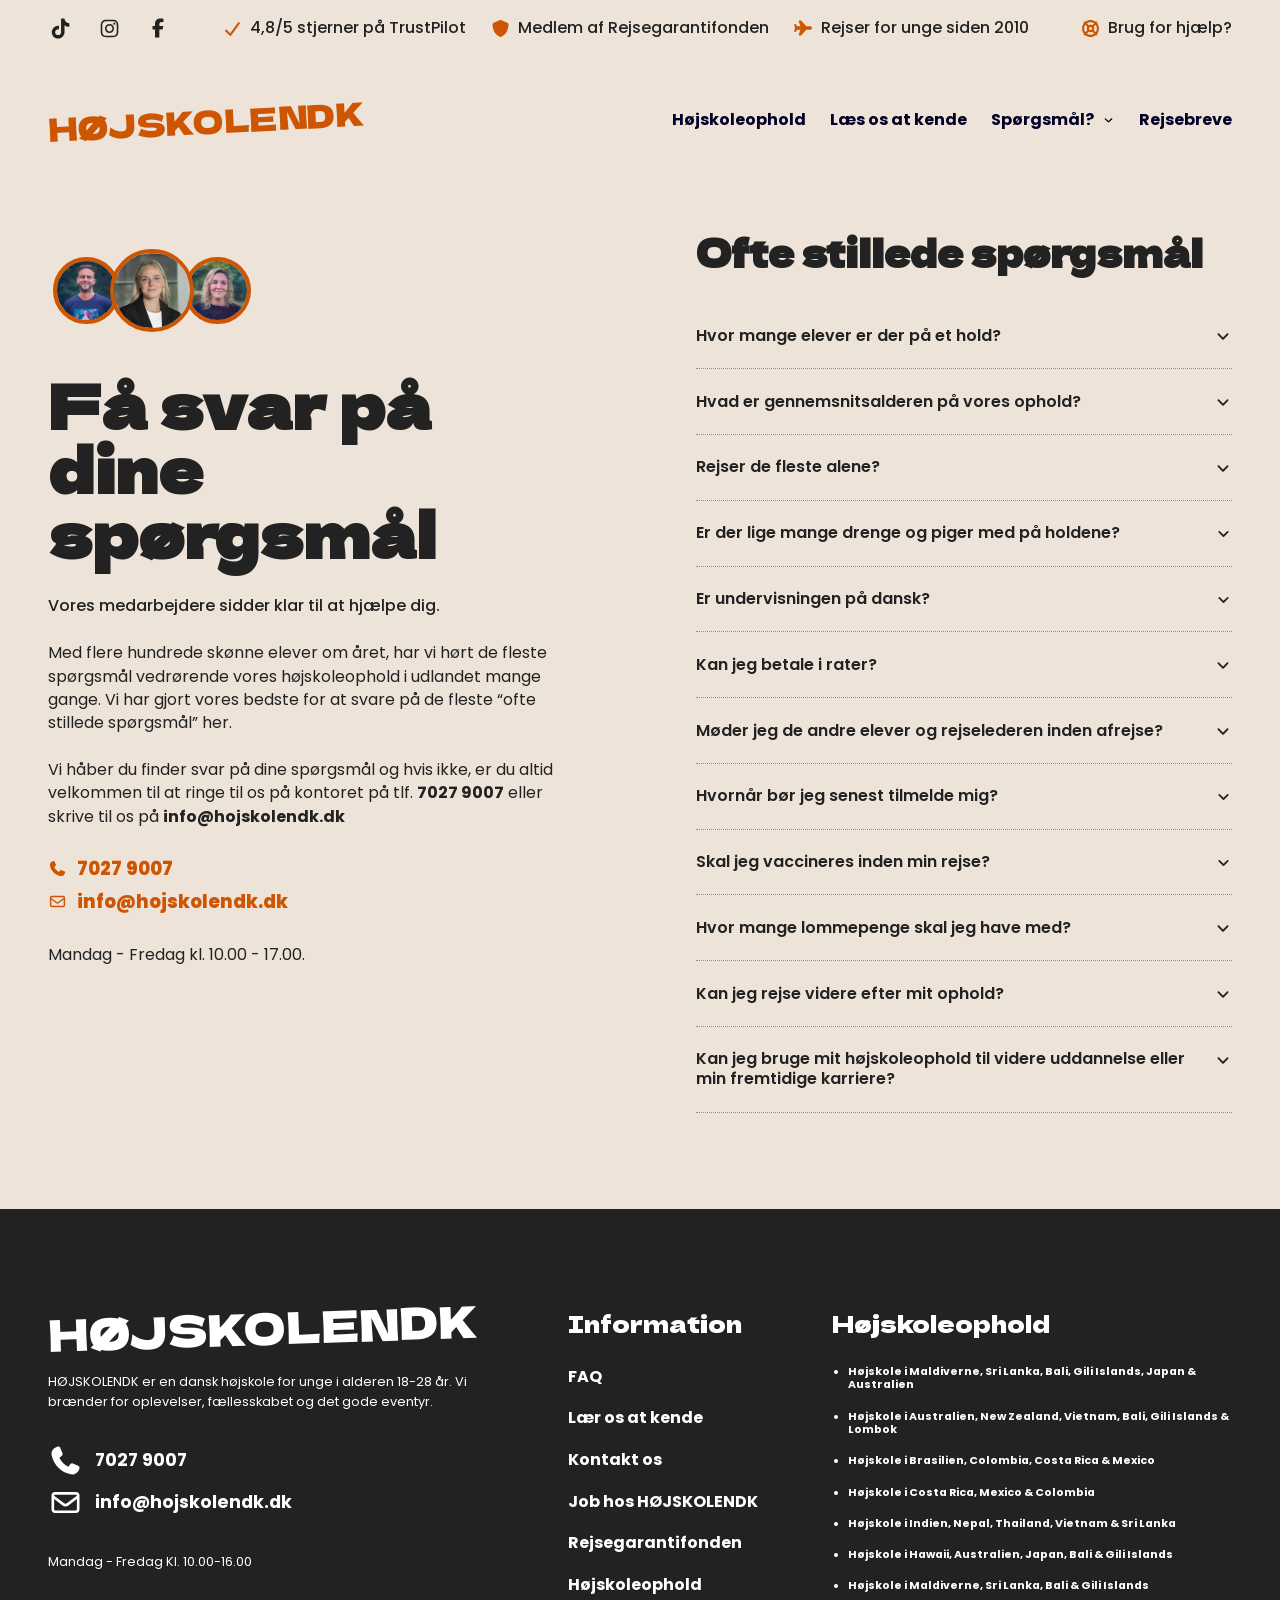
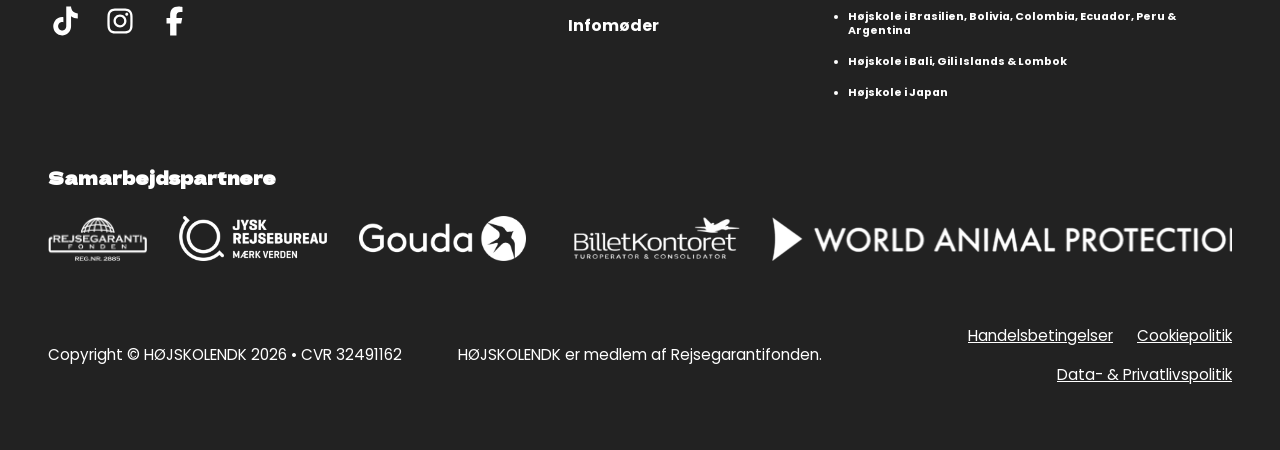
==== faq.html @ 09e40c55 "Almost done" ====
<!DOCTYPE html>
<html lang="en">

<head>
    <meta charset="UTF-8" />
    <meta name="viewport" content="width=device-width, initial-scale=1.0" />
    <title>Document</title>
    <link rel="stylesheet" href="./assets/css/base.css">
    <link rel="stylesheet" href="./assets/css/header.css">
    <link rel="stylesheet" href="./assets/css/komponenter.css">
    <link rel="stylesheet" href="./assets/css/faq.css">
    <link rel="stylesheet" href="./assets/css/footer.css">

    <script src="./assets/js/app.js" defer></script>
</head>

<body class="side-laer-os-at-kende">
    <div class="toplinje">
        <div class="container toplinje-indhold">
            <div class="toplinje-sociale">
                <a href="#" class="toplinje-social-link" aria-label="TikTok">
                    <span class="toplinje-ikon toplinje-ikon-tiktok"></span>
                </a>

                <a href="#" class="toplinje-social-link" aria-label="Instagram">
                    <span class="toplinje-ikon toplinje-ikon-instagram"></span>
                </a>

                <a href="#" class="toplinje-social-link" aria-label="Facebook">
                    <span class="toplinje-ikon toplinje-ikon-facebook"></span>
                </a>
            </div>

            <div class="toplinje-info">
                <p class="toplinje-punkt">
                    <span class="toplinje-ikon toplinje-ikon-check"></span>
                    4,8/5 stjerner på TrustPilot
                </p>

                <p class="toplinje-punkt toplinje-punkt-desktop">
                    <span class="toplinje-ikon toplinje-ikon-skjold"></span>
                    Medlem af Rejsegarantifonden
                </p>

                <p class="toplinje-punkt toplinje-punkt-desktop">
                    <span class="toplinje-ikon toplinje-ikon-fly"></span>
                    Rejser for unge siden 2010
                </p>
            </div>

            <a href="kontakt.html" class="toplinje-hjaelp">
                <span class="toplinje-ikon toplinje-ikon-hjaelp"></span>
                Brug for hjælp?
            </a>
        </div>
    </div>

    <header class="side-header">
        <a href="index.html" class="logo">HØJSKOLENDK</a>

        <button class="menu-knap js-menu-knap" aria-label="Åbn menu" aria-expanded="false">
            <span class="menu-linje"></span>
            <span class="menu-linje"></span>
            <span class="menu-linje"></span>
        </button>

        <nav class="navigation js-navigation">
            <ul class="navigation-liste">


                <li class="navigation-punkt">
                    <a href="hojskoleophold.html" class="navigation-link">Højskoleophold</a>
                </li>

                <li class="navigation-punkt">
                    <a href="laes-os-at-kende.html" class="navigation-link">Læs os at kende</a>
                </li>

                <li class="navigation-punkt navigation-punkt-dropdown">
                    <button class="navigation-dropdown-knap js-dropdown-knap" type="button">
                        Spørgsmål?
                        <img src="assets/icons/angle-down-solid-full.svg" alt="" class="navigation-dropdown-ikon" />
                    </button>

                    <ul class="navigation-dropdown js-dropdown">
                        <li>
                            <a href="kontakt.html" class="navigation-dropdown-link">Kontakt</a>
                        </li>
                        <li>
                            <a href="faq.html" class="navigation-dropdown-link">FAQ</a>
                        </li>
                    </ul>
                </li>

                <li class="navigation-punkt">
                    <a href="rejsebreve.html" class="navigation-link">Rejsebreve</a>
                </li>
            </ul>
        </nav>
    </header>
<main>
    <section class="svar-sektion">
        <div class="container svar-indhold">
    
            <div class="svar-tekst">
                <div class="svar-personer">
                    <img src="./assets/img/Amadeus-500.jpg" alt="Medarbejder hos HØJSKOLENDK">
                    <img src="./assets/img/Charlotte500.png" alt="Medarbejder hos HØJSKOLENDK" class="svar-person-stor">
                    <img src="./assets/img/Nanna-500.jpg" alt="Medarbejder hos HØJSKOLENDK">
                </div>
    
                <h1>Få svar på dine spørgsmål</h1>
    
                <p class="svar-fed">Vores medarbejdere sidder klar til at hjælpe dig.</p>
    
                <p>
                    Med flere hundrede skønne elever om året, har vi hørt de fleste
                    spørgsmål vedrørende vores højskoleophold i udlandet mange gange.
                    Vi har gjort vores bedste for at svare på de fleste “ofte stillede
                    spørgsmål” her.
                </p>
    
                <p>
                    Vi håber du finder svar på dine spørgsmål og hvis ikke, er du altid
                    velkommen til at ringe til os på kontoret på tlf.
                    <strong>7027 9007</strong> eller skrive til os på
                    <strong>info@hojskolendk.dk</strong>
                </p>
    
                <div class="svar-kontakt">
                    <a href="tel:70279007" class="svar-kontakt-link svar-telefon">7027 9007</a>
                    <a href="mailto:info@hojskolendk.dk" class="svar-kontakt-link svar-mail">info@hojskolendk.dk</a>
                </div>
    
                <p>Mandag - Fredag kl. 10.00 - 17.00.</p>
            </div>
    
            <div class="faq">
                <h2>Ofte stillede spørgsmål</h2>
    
                <details class="faq-punkt">
                    <summary>Hvor mange elever er der på et hold?</summary>
                    <p>De fleste af vores højskoleophold i udlandet ender med at være udsolgte. Man rejser derfor oftest 30-40 elever sammen
                    med en dansk rejseleder og en dansk underviser fra HÖJSKOLENDK.
                    
                    Nogle gange har vi også mindre hold afsted, og så rejser man på eventyr med 15-20 andre skønne elever. Det kan variere
                    en smule alt efter hvilket ophold man vælger, årstiden man rejser i, etc.
                    Vores minimum antal elever er 10 – og dét er stadig kæmpefedt og et skønt højskole-eventyr.</p>
                </details>
    
                <details class="faq-punkt">
                    <summary>Hvad er gennemsnitsalderen på vores ophold?</summary>
                    <p>Gennemsnitsalderen på vores ophold er ca. 20-22 år, og langt de fleste af vores elever er fra 18-24 år og på 1. eller 2.
                    sabbatår.
                    Vi har dog jævnligt elever med der er lidt ældre og de er lige så glade for deres højskole-eventyr, som alle andre.</p>
                </details>
    
                <details class="faq-punkt">
                    <summary>Rejser de fleste alene?</summary>
                    <p>Ja, det gør ca. 95% af vores elever. Fællesskabet er altid stærkt på vores højskoleophold, for alle er langt væk
                    hjemmefra og derfor klar på at lære nye mennesker at kende.
                    
                    Mange stærke venskaber knyttes på holdene og det er fantastisk at rejse hjem med mange nye skønne venner og stærke
                    relationer i rygsækken.</p>
                </details>
    
                <details class="faq-punkt">
                    <summary>Er der lige mange drenge og piger med på holdene?</summary>
                    <p>Oftest er der flere piger end drenge på holdene. Det svinger selvfølgelig alt efter destination, indhold på opholdet,
                    fag, m.v. og det kan være svært for os at give et eksakt svar på fordelingen indtil kort tid før afgang.</p>
                </details>
    
                <details class="faq-punkt">
                    <summary>Er undervisningen på dansk?</summary>
                    <p>Der undervises altid på dansk – af danske undervisere selvfølgelig. Vi er dog jævnligt heldige at få besøg af spændende
                    gæsteundervisere, foredragsholdere eller kunne deltage i inspirerende workshops, hvor sproget vil være engelsk.</p>
                </details>
    
                <details class="faq-punkt">
                    <summary>Kan jeg betale i rater?</summary>
                    <p>Ja. Ved tilmelding betaler du faktisk 0 kr. Inden for 7 dage skal du betale et depositum (mellem 2000 - 8000 kr)
                    afhængigt af ophold. 100 dage inden afrejse betaler du første halvdel af turens pris. 70 dage inden afrejse betaler du
                    det resterende beløb.</p>
                </details>
    
                <details class="faq-punkt">
                    <summary>Møder jeg de andre elever og rejselederen inden afrejse?</summary>
                    <p>Ja det gør du på afrejsemødet ca. 4-6 uger før afrejse. Her møder du også rejselederen og underviser på dit ophold, og
                    du kan spørge om alt, du er i tvivl om, før du skal afsted på rejseeventyret.
                    
                    Det kan dog være en eller (i få tilfælde) begge allerede er på opgave i udlandet. Men oftest deltager enten rejselederen
                    eller underviseren.
                    
                    På afrejsemødet fortæller vi detaljeret om højskoleopholdet, destinationerne, undervisning og fag, fritidsaktiviteter,
                    sikkerhed, giver dig rejsetips og snakker pakkeliste, og der er rig mulighed for at lære alle de andre deltagere bedre
                    at kende. Vi slutter infomødet af med lidt lækker mad og højskole-hygge.</p>
                </details>
                <details class="faq-punkt">
                    <summary>Hvornår bør jeg senest tilmelde mig?</summary>
                    <p>Vi anbefaler at man tilmelder sig, lige så snart man er afklaret og har besluttet sig for, at man vil med os på
                    højskole-eventyr. Der er dejlig stor interesse for vores højskoleophold i udlandet og på mange af vores rejser må vi
                    melde udsolgt 5-6 måneder før afrejse – og nogle gange endda et helt år før afrejse.
                    
                    Vi afholder desuden afrejsemøde, for hele holdet der skal afsted, ca. 4-6 uger før afrejse. Her møder man alle de andre
                    elever, rejseleder og underviser og det er en rigtig hyggelig og spændende dag, som er fed at være med på.
                    
                    Så er du afklaret og vil med på højskoleeventyr, skal du absolut ikke vente for længe med din tilmelding.</p>
                </details>
                
                <details class="faq-punkt">
                    <summary>Skal jeg vaccineres inden min rejse?</summary>
                    <p>Vaccinationer bør altid drøftes med egen læge eller en vaccinationsklinik først og fremmest. Hvilke du skal/bør have,
                    kommer derudover an på destination, årstid, dit helbred, etc.
                    Vi har et fint samarbejde med ‘Danske Lægers Vaccinationsservice’ og her får du 15% rabat når du rejser med HÖJSKOLENDK.
                    Tjek deres hjemmeside her: www.sikkerrejse.dk.</p>
                </details>
                
                <details class="faq-punkt">
                    <summary>Hvor mange lommepenge skal jeg have med?</summary>
                    <p>Det kommer an på hvor i verden du rejser med os hen, hvor mange måneder du er afsted, hvor vilde friugerne evt. bliver
                    og hvor “løst” dine penge sidder.
                    
                    Mange faktorer spiller ind:
                    Hvor meget bruger du på friuger og evt. weekend-ture?
                    Hvor meget spiser du på restaurant, i stedet for at lave mad selv sammen med de andre elever?
                    Hvor tit går du i byen og fester?
                    Hvor meget og hvad shopper du?
                    Hvor mange adventure-aktiviteter skal du bare opleve? (fx skydiving, dykkercertifikat/dykning, safari, surfing, etc.)
                    
                    Nogle gange bruger enkelte elever dobbelt så mange lommepenge på samme ophold, som andre elever gør. Så det bedste råd
                    vi kan give dig er at beslutte dig for hvor mange penge du vil ha’ med på rejsen til lommepenge, og derefter spare så
                    meget op du overhovedet kan. Så har du friheden undervejs, til at opleve det du gerne vil.</p>
                </details>
                <details class="faq-punkt">
                    <summary>Kan jeg rejse videre efter mit ophold?</summary>
                    <p>Du kan altid vælge at forsætte dit rejseeventyr på egen hånd efter dit højskoleophold. Ønsker du at rejse videre efter
                    opholdet, er det dog vigtigt, at du oplyser os dette ved din tilmelding, så vi kan undersøge en alternativ hjemrejse for
                    dig. Bemærk at alle ændringer i flyplanen er for egen regning og en evt. merpris tilføjes opholdsprisen.
                    
                    Ønsker du undervejs på dit højskoleophold at ændre din hjemrejsebillet, skal dette først undersøges med vores
                    samarbejdspartner på flybilletter Jysk Rejsebureau, og vi kan ikke garantere mulighed for dette.</p>
                </details>
                
                <details class="faq-punkt">
                    <summary>Kan jeg bruge mit højskoleophold til videre uddannelse eller min fremtidige karriere?</summary>
                    <p>Dit højskoleophold er fantastisk at have med i ”rygsækken”, og mange arbejdsgivere sætter stor pris på den ballast du
                    får med fra et højskoleophold med HÖJSKOLENDK.
                    
                    Universiteterne vægter udlandsophold og frivilligt arbejde højt og i Kvote 2 ansøgninger, er det et stort plus at have
                    været afsted med HÖJSKOLENDK.
                    
                    Den erfaring du får i bl.a. Teambuilding, Frivilligt Arbejde & Kulturforståelse og Selvudvikling & Kommunikation, kan
                    bruges fagligt i mange henseender og de fleste ledere sætter stor pris på at du fx ved en masse om teamdynamik,
                    gruppepsykologi, samarbejde, kommunikation, konflikter, feedback og at du har fundet ind til netop dine styrker og
                    udviklingspunkter.
                    
                    Efter dit højskoleophold, får du selvfølgelig et højskolebevis der viser hvilke fag du er blevet undervist i. Du kan
                    også få en personlig udtalelse hvis du ønsker det.</p>
                </details>
                
            </div>
    
        </div>
    </section>
</main>

    <footer class="footer">
        <div class="container footer-indhold">
            <div class="footer-top">
                <div class="footer-brand">
                    <a href="index.html" class="footer-logo">HØJSKOLENDK</a>
    
                    <p class="footer-tekst">
                        HØJSKOLENDK er en dansk højskole for unge i alderen 18-28 år.
                        Vi brænder for oplevelser, fællesskabet og det gode eventyr.
                    </p>
    
                    <div class="footer-kontakt">
                        <a href="tel:70279007" class="footer-kontakt-link">
                            <img src="assets/icons/phone-solid-full.svg" alt="">
                            7027 9007
                        </a>
    
                        <a href="mailto:info@hojskolendk.dk" class="footer-kontakt-link">
                            <img src="assets/icons/envelope-regular-full.svg" alt="">
                            info@hojskolendk.dk
                        </a>
                    </div>
    
                    <p class="footer-aabningstid">Mandag - Fredag Kl. 10.00-16.00</p>
    
                    <div class="footer-sociale">
                        <a href="https://www.tiktok.com/@hojskolendk" aria-label="TikTok">
                            <img src="assets/icons/tiktok-brands-solid-full.svg" alt="">
                        </a>
    
                        <a href="https://www.instagram.com/hojskolendk/" aria-label="Instagram">
                            <img src="assets/icons/instagram-brands-solid-full.svg" alt="">
                        </a>
    
                        <a href="https://www.facebook.com/hojskolendk/?locale=da_DK" aria-label="Facebook">
                            <img src="assets/icons/facebook-f-brands-solid-full.svg" alt="">
                        </a>
                    </div>
                </div>
                <details class="footer-menu-gruppe" data-footer-menu>
                    <summary>
                        Information
                        <span class="footer-menu-ikon">+</span>
                    </summary>
    
                    <ul class="footer-menu">
                        <li><a href="./faq.html">FAQ</a></li>
                        <li><a href="./laes-os-at-kende.html">Lær os at kende</a></li>
                        <li><a href="./kontakt.html">Kontakt os</a></li>
                        <li><a href="#">Job hos HØJSKOLENDK</a></li>
                        <li><a href="#">Rejsegarantifonden</a></li>
                        <li><a href="./hojskoleophold.html">Højskoleophold</a></li>
                        <li><a href="#">Infomøder</a></li>
                    </ul>
                </details>
    
                <details class="footer-menu-gruppe" data-footer-menu open>
                    <summary>
                        Højskoleophold
                        <span class="footer-menu-ikon">+</span>
                    </summary>
    
                    <ul class="footer-menu footer-menu-ophold">
                        <li><a href="./ophold.html">Højskole i Maldiverne, Sri Lanka, Bali, Gili Islands, Japan &
                                Australien</a></li>
                        <li><a href="./ophold.html">Højskole i Australien, New Zealand, Vietnam, Bali, Gili Islands &
                                Lombok</a></li>
                        <li><a href="./ophold.html">Højskole i Brasilien, Colombia, Costa Rica & Mexico</a></li>
                        <li><a href="./ophold.html">Højskole i Costa Rica, Mexico & Colombia</a></li>
                        <li><a href="./ophold.html">Højskole i Indien, Nepal, Thailand, Vietnam & Sri Lanka</a></li>
                        <li><a href="./ophold.html">Højskole i Hawaii, Australien, Japan, Bali & Gili Islands</a></li>
                        <li><a href="./ophold.html">Højskole i Maldiverne, Sri Lanka, Bali & Gili Islands</a></li>
                        <li><a href="./ophold.html">Højskole i Brasilien, Bolivia, Colombia, Ecuador, Peru & Argentina</a>
                        </li>
                        <li><a href="./ophold.html">Højskole i Bali, Gili Islands & Lombok</a></li>
                        <li><a href="./ophold.html">Højskole i Japan</a></li>
                    </ul>
                </details>
            </div>
    
            <div class="footer-partnere">
                <h2>Samarbejdspartnere</h2>
                <div class="footer-logoer">
                    <div class="footer-logo-spor">
                        <img src="./assets/partner-img/rejsegarantifonden.png" alt="Rejsegarantifonden">
                        <img src="./assets/partner-img/Jysk_Rejsebureau_idlchG1wKt_0-480x145.png" alt="Jysk Rejsebureau">
                        <img src="./assets/partner-img/Gouda_id91pS60Vo_0-480x129.png" alt="Gouda">
                        <img src="./assets/partner-img/billetkontoret.png" alt="Billetkontoret">
                        <img src="./assets/partner-img/animalprotection.png" alt="World Animal Protection">
                        <img src="./assets/partner-img/Trees for the future.webp" alt="Trees for the Future">
                        <img src="./assets/partner-img/Verdensskove.png" alt="Verdens Skove">
                    </div>
                </div>
            </div>
    
            <div class="footer-bund">
                <p>Copyright © HØJSKOLENDK 2026 • CVR 32491162</p>
    
                <p>HØJSKOLENDK er medlem af Rejsegarantifonden.</p>
    
                <div class="footer-links">
                    <a href="#">Handelsbetingelser</a>
                    <a href="#">Cookiepolitik</a>
                    <a href="#">Data- & Privatlivspolitik</a>
                </div>
            </div>
        </div>
    </footer>
</body>

</html>
---- assets/css/base.css ----
@import url("https://fonts.googleapis.com/css2?family=Dela+Gothic+One&family=Poppins:wght@300;400;500;600;700;800&display=swap");

/* RESET OG VARIABLER */

* {
    margin: 0;
    padding: 0;
    box-sizing: border-box;
}

:root {
    --farve-baggrund: #eee3d9;
    --farve-orange: #ce5501;
    --farve-groen: #15803d;
    --farve-groen-transparent: rgba(21, 128, 61, 0.25);
    --farve-moerk: #222222;
    --farve-hvid: #ffffff;

    --font-overskrift: "Dela Gothic One", sans-serif;
    --font-broedtekst: "Poppins", sans-serif;

    --tekst-lille: 0.875rem;
    --tekst-normal: 1rem;
    --tekst-mellem: 1.25rem;
    --tekst-sektion: clamp(2.25rem, 7vw, 3.8rem);
    --tekst-hero: clamp(2.6rem, 7vw, 5.5rem);

    --side-padding: 1.25rem;
    --container-bredde: 1200px;

    --afstand-xs: 0.5rem;
    --afstand-s: 1rem;
    --afstand-m: 1.5rem;
    --afstand-l: 2rem;
    --afstand-xl: 4rem;
    --afstand-sektion: 4rem;

    --radius: 5px;
    --skygge: 0 0.75rem 1.5rem rgba(34, 34, 34, 0.15);
    --streg: 2px dashed rgba(206, 85, 1, 0.35);
}

/* BASE */

html {
    scroll-behavior: smooth;
}

body {
    background: var(--farve-baggrund);
    color: var(--farve-moerk);
    font-family: var(--font-broedtekst);
    font-size: var(--tekst-normal);
    line-height: 1.5;
}

body.er-laast {
    overflow: hidden;
}

img,
video {
    display: block;
    max-width: 100%;
}

button {
    font: inherit;
}

a {
    color: inherit;
}

.container,
.tryghed-indhold {
    width: min(100% - var(--side-padding) * 2, var(--container-bredde));
    margin-inline: auto;
}

@media (min-width: 900px) {
    :root {
        --side-padding: 3rem;
        --afstand-sektion: 6rem;
    }
}
---- assets/css/header.css ----
/* 
Denne fil styrer den fælles header på websitet.

Headeren er bygget mobile-first. På mobil vises burger-menuen, og navigationen
åbner som en fuldskærmsmenu med clip-path. På desktop fjernes burger-menuen,
og navigationen vises der som en almindelig vandret menu.

Ikonerne i toplinjen bliver sat ind med CSS mask. Det betyder, at jeg kan bruge
SVG-filer som former og farve dem med background-color i CSS. Det giver færre
billeder i HTML'en og gør ikonerne lettere at styre.
*/


/* TOPLINJE */

.toplinje {
    position: relative;
    z-index: 20;
    padding-block: var(--afstand-xs);
    background-color: var(--farve-baggrund);
}

.toplinje-indhold,
.toplinje-info,
.toplinje-punkt,
.toplinje-hjaelp,
.toplinje-social-link {
    display: flex;
    align-items: center;
}

.toplinje-indhold,
.toplinje-info {
    justify-content: center;
}

.toplinje-sociale,
.toplinje-hjaelp,
.toplinje-punkt-desktop {
    display: none;
}

.toplinje-punkt,
.toplinje-hjaelp {
    gap: 0.45rem;
    font-weight: 500;
    text-decoration: none;
}


/* TOPLINJE-IKONER */

/* 
Jeg bruger --ikon som en lille lokal variabel.
Hver ikon-class skifter kun selve SVG-filen, mens størrelse og farve styres samlet.
*/

.toplinje-ikon {
    flex: 0 0 auto;
    width: 1rem;
    height: 1rem;
    background-color: var(--farve-orange);
    -webkit-mask: var(--ikon) center / contain no-repeat;
    mask: var(--ikon) center / contain no-repeat;
}

.toplinje-social-link .toplinje-ikon {
    background-color: var(--farve-moerk);
}

.toplinje-ikon-check {
    --ikon: url("../icons/check-solid-full.svg");
}

.toplinje-ikon-fly {
    --ikon: url("../icons/plane-solid-full.svg");
}

.toplinje-ikon-skjold {
    --ikon: url("../icons/shield-solid-full.svg");
}

.toplinje-ikon-hjaelp {
    --ikon: url("../icons/life-ring-solid-full.svg");
}

.toplinje-ikon-tiktok {
    --ikon: url("../icons/tiktok-brands-solid-full.svg");
}

.toplinje-ikon-instagram {
    --ikon: url("../icons/instagram-brands-solid-full.svg");
}

.toplinje-ikon-facebook {
    --ikon: url("../icons/facebook-f-brands-solid-full.svg");
}


/* HEADER */

.side-header {
    position: absolute;
    top: 2.5rem;
    left: 0;
    z-index: 30;
    display: flex;
    align-items: center;
    justify-content: space-between;
    width: 100%;
    padding: var(--afstand-m) var(--side-padding);
}

.logo {
    position: relative;
    z-index: 40;
    display: inline-block;
    color: var(--farve-hvid);
    font-family: var(--font-overskrift);
    font-size: 1.9rem;
    letter-spacing: 0.02em;
    text-decoration: none;
    transform: rotate(-3deg);
}


/* BURGER */

/* 
Burger-knappen ligger over mobilmenuen med z-index.
Når knappen får classen .er-aaben, bliver de tre linjer lavet om til et kryds.
*/

.menu-knap {
    position: relative;
    z-index: 40;
    display: flex;
    flex-direction: column;
    justify-content: space-between;
    width: 2rem;
    height: 1.6rem;
    border: 0;
    background: none;
    cursor: pointer;
}

.menu-linje {
    display: block;
    width: 100%;
    height: 0.2rem;
    border-radius: 999px;
    background-color: var(--farve-hvid);
    transform-origin: center;
    transition: transform 0.35s ease, opacity 0.2s ease;
}

.menu-knap.er-aaben .menu-linje:nth-child(1) {
    transform: translateY(0.7rem) rotate(45deg);
}

.menu-knap.er-aaben .menu-linje:nth-child(2) {
    opacity: 0;
}

.menu-knap.er-aaben .menu-linje:nth-child(3) {
    transform: translateY(-0.7rem) rotate(-45deg);
}


/* MOBILNAVIGATION */

/* 
Mobilmenuen er fixed, så den dækker hele skærmen.
Clip-path starter som en lille cirkel og udvider sig, når navigationen får .er-aaben.
Pointer-events er slået fra, når menuen er lukket, så den ikke blokerer siden.
*/

.navigation {
    position: fixed;
    inset: 0;
    z-index: 25;
    display: flex;
    align-items: center;
    justify-content: center;
    background-color: var(--farve-moerk);
    clip-path: circle(0% at calc(100% - 2.5rem) 6.5rem);
    pointer-events: none;
    transition: clip-path 0.7s cubic-bezier(0.77, 0, 0.175, 1);
}

.navigation.er-aaben {
    clip-path: circle(150% at calc(100% - 2.5rem) 6.5rem);
    pointer-events: auto;
}

.navigation-liste,
.navigation-dropdown {
    display: flex;
    flex-direction: column;
    list-style: none;
}

.navigation-liste {
    gap: var(--afstand-m);
    text-align: center;
}

.navigation-punkt {
    opacity: 0;
    transform: translateY(1.5rem);
    transition: opacity 0.45s ease, transform 0.45s ease;
}

.navigation.er-aaben .navigation-punkt {
    opacity: 1;
    transform: translateY(0);
}

.navigation-link,
.navigation-dropdown-knap,
.navigation-dropdown-link {
    color: var(--farve-hvid);
    font-family: var(--font-overskrift);
    text-decoration: none;
}

.navigation-link,
.navigation-dropdown-knap {
    font-size: var(--tekst-sektion);
}

.navigation-dropdown-knap {
    display: inline-flex;
    align-items: center;
    justify-content: center;
    gap: var(--afstand-xs);
    border: 0;
    background: none;
    cursor: pointer;
}

.navigation-dropdown-ikon {
    width: 2rem;
    height: 2rem;
    filter: brightness(0) invert(1);
    transition: transform 0.3s ease;
}

.navigation-punkt-dropdown.er-aaben .navigation-dropdown-ikon {
    transform: rotate(180deg);
}


/* DROPDOWN */

/* 
Dropdownen er lukket med max-height: 0 på mobil.
Når punktet får .er-aaben, får dropdownen højde og bliver synlig.
*/

.navigation-dropdown {
    max-height: 0;
    gap: var(--afstand-s);
    overflow: hidden;
    transition: max-height 0.4s ease;
}

.navigation-punkt-dropdown.er-aaben .navigation-dropdown {
    max-height: 10rem;
    margin-top: var(--afstand-s);
}

.navigation-dropdown-link {
    display: inline-block;
    font-size: var(--tekst-mellem);
    opacity: 0.8;
}


/* DESKTOP */

@media (min-width: 900px) {
    .toplinje {
        padding-block: var(--afstand-s);
    }

    .toplinje-indhold {
        justify-content: space-between;
        gap: var(--afstand-m);
    }

    .toplinje-sociale,
    .toplinje-hjaelp,
    .toplinje-punkt-desktop {
        display: flex;
    }

    .toplinje-sociale,
    .toplinje-info {
        gap: var(--afstand-m);
    }

    .toplinje-ikon {
        width: 1.3rem;
        height: 1.3rem;
    }

    .toplinje-social-link .toplinje-ikon {
        width: 1.55rem;
        height: 1.55rem;
    }

    .side-header {
        top: 4.5rem;
    }

    .logo {
        font-size: 2rem;
    }

    .menu-knap {
        display: none;
    }

    .navigation {
        position: static;
        display: block;
        background-color: transparent;
        clip-path: none;
        pointer-events: auto;
        transition: none;
    }

    .navigation-liste {
        flex-direction: row;
        align-items: center;
        gap: var(--afstand-m);
        text-align: left;
    }

    .navigation-punkt {
        position: relative;
        opacity: 1;
        transform: none;
        transition: none;
    }

    .navigation-link,
    .navigation-dropdown-knap {
        font-family: var(--font-broedtekst);
        font-size: var(--tekst-normal);
        font-weight: 700;
    }

    .navigation-dropdown-ikon {
        width: 0.8rem;
        height: 0.8rem;
    }

    .navigation-dropdown {
        position: absolute;
        top: calc(100% + 1rem);
        left: 0;
        display: none;
        min-width: 7rem;
        max-height: none;
        gap: 0;
        border-radius: var(--radius);
        background-color: var(--farve-hvid);
        box-shadow: 0 0.2rem 1rem rgba(109, 109, 109, 0.367);
    }

    .navigation-punkt-dropdown.er-aaben .navigation-dropdown {
        display: flex;
        margin-top: 0;
    }

    .navigation-dropdown-link {
        display: block;
        width: 100%;
        padding: 1.5rem;
        color: var(--farve-moerk);
        font-family: var(--font-broedtekst);
        font-size: var(--tekst-lille);
        font-weight: 600;
        opacity: 1;
        white-space: nowrap;
    }

    .navigation-dropdown-link:hover {
        background-color: var(--farve-groen-transparent);
    }
}
---- assets/css/komponenter.css ----
/* KNAPPER */

.knap,
.infomode-link,
.infomoede-knap,
.rejsebreve-knap,
.tryghed-knap {
    display: inline-flex;
    align-items: center;
    justify-content: center;
    gap: 0.45rem;
    min-height: 2.8rem;
    padding: 0.75rem 1.25rem;
    border: 0;
    border-radius: var(--radius);
    background-color: var(--farve-orange);
    color: var(--farve-hvid);
    font-size: var(--tekst-lille);
    font-weight: 500;
    line-height: 1.1;
    text-align: center;
    text-decoration: none;
    cursor: pointer;
    transition: transform 180ms ease, box-shadow 180ms ease, background-color 180ms ease, color 180ms ease;
}

.knap-orange,
.infomoede-knap,
.rejsebreve-knap,
.tryghed-knap {
    background-color: var(--farve-orange);
    color: var(--farve-hvid);
}

.knap-groen {
    background-color: var(--farve-groen);
    color: var(--farve-hvid);
}

.infomode-link {
    border: 1px solid rgba(34, 34, 34, 0.25);
    background-color: var(--farve-hvid);
    color: var(--farve-moerk);
}

.infomode-ikon {
    width: 0.95rem;
    height: 0.95rem;
}


/* OPHOLDSKORT */

.ophold-kort {
    --indhak: 2rem;
    --indhak-halv: calc(var(--indhak) / 2);
    --indhak-mobil: 65%;

    position: relative;
    display: grid;
    grid-template-columns: minmax(0, 1fr) 8.5rem;
    grid-template-areas:
        "billede billede"
        "indhold indhold"
        "info handlinger";
    border-radius: var(--radius);
    background-color: var(--farve-hvid);
}

.ophold-kort::before,
.ophold-kort::after {
    content: "";
    position: absolute;
    top: var(--indhak-mobil);
    z-index: 5;
    width: var(--indhak);
    height: var(--indhak);
    border-radius: 50%;
    background-color: var(--farve-baggrund);
    transform: translateY(-50%);
}

.ophold-kort::before {
    left: calc(var(--indhak-halv) * -1);
}

.ophold-kort::after {
    right: calc(var(--indhak-halv) * -1);
}

.ophold-kort-billede-wrapper {
    grid-area: billede;
    position: relative;
    overflow: hidden;
    border-radius: var(--radius) var(--radius) 0 0;
}

.ophold-kort-billede {
    display: block;
    width: 100%;
    height: 13rem;
    object-fit: cover;
    object-position: center;
}

.ophold-kort-label {
    position: absolute;
    top: var(--afstand-s);
    left: var(--afstand-s);
    padding: 0.45rem 0.75rem;
    border-radius: var(--radius);
    background-color: var(--farve-orange);
    color: var(--farve-hvid);
    font-size: 0.7rem;
    font-weight: 700;
}

.ophold-kort-indhold {
    grid-area: indhold;
    padding: var(--afstand-m) var(--afstand-m) 0;
}

.ophold-kort-titel {
    color: var(--farve-moerk);
    font-family: var(--font-overskrift);
    font-size: var(--tekst-mellem, 1.5rem);
    line-height: 1.12;
}

.ophold-kort-beskrivelse,
.ophold-kort-varighed {
    display: none;
}

.ophold-kort-info,
.ophold-kort-handlinger {
    margin-block: var(--afstand-m);
    padding-top: var(--afstand-s);
    border-top: var(--streg);
}

.ophold-kort-info {
    grid-area: info;
    display: grid;
    gap: 0.7rem;
    margin-left: var(--afstand-m);
}

.ophold-kort-handlinger {
    grid-area: handlinger;
    display: grid;
    align-content: start;
    gap: var(--afstand-xs);
    margin-right: var(--afstand-m);
}

.ophold-kort-info-label,
.ophold-kort-status,
.ophold-kort-info-tekst {
    font-size: 0.72rem;
    line-height: 1.2;
}

.ophold-kort-info-label {
    font-weight: 700;
}

.ophold-kort-status,
.ophold-kort-info-tekst {
    margin-top: 0.1rem;
    font-weight: 500;
}

.ophold-kort-status {
    display: flex;
    align-items: center;
    gap: 0.25rem;
}

.status-prik {
    flex: 0 0 auto;
    width: 0.35rem;
    height: 0.35rem;
    border-radius: 50%;
    background-color: var(--farve-groen);
}

.ophold-kort-handlinger .knap,
.ophold-kort-handlinger .infomode-link {
    width: 100%;
    min-height: 2.5rem;
    padding: 0.65rem 0.7rem;
    font-size: 0.72rem;
}


/* REJSEINSPIRATION */

.rejseinspiration {
    width: 100%;
}

.rejseinspiration-liste {
    display: flex;
    flex-wrap: nowrap;
    gap: var(--afstand-m);
    overflow-x: auto;
    padding-bottom: var(--afstand-s);
    scroll-snap-type: x mandatory;
    scrollbar-width: none;
    -webkit-overflow-scrolling: touch;
}

.rejseinspiration-liste::-webkit-scrollbar {
    display: none;
}

.rejseinspiration-kort {
    position: relative;
    display: block;
    flex: 0 0 min(23rem, 70vw);
    height: 30rem;
    overflow: hidden;
    border-radius: var(--radius);
    scroll-snap-align: center;
    background-color: var(--farve-moerk);
    color: var(--farve-hvid);
    text-decoration: none;
    cursor: pointer;
}

.rejseinspiration-kort::after {
    content: "";
    position: absolute;
    inset: 0;
    background: linear-gradient(to bottom,
            rgba(34, 34, 34, 0.08),
            rgba(34, 34, 34, 0.28),
            rgba(34, 34, 34, 0.75));
}

.rejseinspiration-kort:focus-visible {
    outline: 0.2rem solid var(--farve-orange);
    outline-offset: 0.3rem;
}

.rejseinspiration-billede {
    display: block;
    width: 100%;
    height: 100%;
    object-fit: cover;
    transition: transform 0.3s ease;
}

.rejseinspiration-badges {
    position: absolute;
    top: var(--afstand-s);
    left: var(--afstand-s);
    z-index: 2;
    display: flex;
    flex-direction: column;
    align-items: flex-start;
    gap: var(--afstand-xs);
}

.rejseinspiration-badge {
    display: inline-flex;
    padding: 0.4rem 1rem;
    border-radius: 0.25rem;
    background-color: var(--farve-orange);
    color: var(--farve-hvid);
    font-family: var(--font-broedtekst);
    font-size: 0.8rem;
    font-weight: 500;
}

.rejseinspiration-tekst {
    position: absolute;
    right: var(--afstand-l);
    bottom: 2.3rem;
    left: 1.2rem;
    z-index: 2;
}

.rejseinspiration-tekst h3 {
    color: var(--farve-hvid);
    font-family: var(--font-overskrift);
    font-size: 2rem;
    line-height: 1.15;
}

.rejseinspiration-link {
    display: inline-flex;
    align-items: center;
    gap: 0.4rem;
    margin-top: var(--afstand-xs);
    color: var(--farve-hvid);
    font-family: var(--font-broedtekst);
    font-size: 1.35rem;
    font-weight: 500;
    text-decoration: none;
}

.rejseinspiration-link::after {
    content: "→";
    transition: transform 0.1s ease;
}

.rejseinspiration-prikker {
    display: flex;
    justify-content: center;
    gap: 0.7rem;
    margin-top: var(--afstand-s);
}

.rejseinspiration-prikker button {
    width: 0.7rem;
    height: 0.7rem;
    padding: 0;
    border: 0;
    border-radius: 50%;
    background-color: rgba(34, 34, 34, 0.25);
    cursor: pointer;
}

.rejseinspiration-prikker button.aktiv {
    background-color: var(--farve-moerk);
}


/* DESKTOP */

@media (min-width: 900px) {

    .knap:hover,
    .infomoede-knap:hover,
    .rejsebreve-knap:hover,
    .tryghed-knap:hover {
        transform: translateY(-0.18rem);
        box-shadow: 0 0.7rem 1.4rem rgba(0, 0, 0, 0.18);
    }

    .knap-orange:hover,
    .infomoede-knap:hover,
    .rejsebreve-knap:hover,
    .tryghed-knap:hover {
        background-color: var(--farve-hvid);
        color: var(--farve-orange);
    }

    .knap-groen:hover {
        background-color: var(--farve-hvid);
        color: var(--farve-groen);
    }

    .knap-hvid:hover {
        background-color: var(--farve-moerk);
        color: var(--farve-hvid);
    }

    .knap-hvid:hover .infomode-ikon {
        filter: brightness(0) invert(1);
    }

    .ophold-kort {
        --ophold-info-bredde: 15rem;
        --ophold-kort-hojde: 18rem;

        grid-template-columns: 17rem minmax(0, 1fr) var(--ophold-info-bredde);
        grid-template-rows: minmax(0, 1fr) auto;
        grid-template-areas:
            "billede indhold info"
            "billede handlinger info";
        height: var(--ophold-kort-hojde);
        max-height: var(--ophold-kort-hojde);
    }

    .ophold-kort>* {
        min-width: 0;
        min-height: 0;
    }

    .ophold-kort::before,
    .ophold-kort::after {
        right: calc(var(--ophold-info-bredde) - var(--indhak-halv));
        left: auto;
        transform: none;
    }

    .ophold-kort::before {
        top: calc(var(--indhak-halv) * -1);
    }

    .ophold-kort::after {
        top: auto;
        bottom: calc(var(--indhak-halv) * -1);
    }

    .ophold-kort-billede-wrapper {
        height: 100%;
        max-height: var(--ophold-kort-hojde);
        border-radius: var(--radius) 0 0 var(--radius);
    }

    .ophold-kort-billede {
        height: 100%;
        max-height: var(--ophold-kort-hojde);
    }

    .ophold-kort-indhold {
        display: flex;
        flex-direction: column;
        justify-content: center;
        padding: var(--afstand-m) var(--afstand-m) 0;
    }

    .ophold-kort-titel {
        max-width: 36rem;
        font-size: 1.55rem;
    }

    .ophold-kort-beskrivelse,
    .ophold-kort-varighed {
        display: block;
    }

    .ophold-kort-beskrivelse {
        margin-top: var(--afstand-s);
        margin-bottom: var(--afstand-m);
        font-size: 0.85rem;
        line-height: 1.45;
    }

    .ophold-kort-info {
        display: flex;
        flex-direction: column;
        justify-content: center;
        gap: var(--afstand-s);
        margin: 0;
        padding: var(--afstand-m);
        border-top: 0;
        border-left: var(--streg);
    }

    .ophold-kort-handlinger {
        display: flex;
        align-items: center;
        gap: var(--afstand-s);
        margin: 0;
        padding: 0 var(--afstand-m) var(--afstand-m);
        border-top: 0;
    }

    .ophold-kort-handlinger .knap,
    .ophold-kort-handlinger .infomode-link {
        width: auto;
        min-height: 2.8rem;
        padding: 0.75rem 1.25rem;
        font-size: var(--tekst-lille);
    }

    .ophold-kort-info-label,
    .ophold-kort-status,
    .ophold-kort-info-tekst {
        font-size: 0.82rem;
    }

    .rejseinspiration-liste {
        display: grid;
        grid-template-columns: repeat(12, 1fr);
        gap: var(--afstand-m);
        overflow: visible;
        padding-bottom: 0;
    }

    .rejseinspiration-kort {
        flex: initial;
        min-width: 0;
        height: 18rem;
        border-radius: 0.7rem;
        transition: transform 0.2s ease, box-shadow 0.2s ease;
    }

    .rejseinspiration-kort:hover {
        transform: translateY(-0.4rem);
        box-shadow: 0 1.2rem 2.5rem rgba(0, 0, 0, 0.22);
    }

    .rejseinspiration-kort:hover .rejseinspiration-billede {
        transform: scale(1.04);
    }

    .rejseinspiration-kort:hover .rejseinspiration-link::after {
        transform: translateX(0.3rem);
    }

    .rejseinspiration-kort:nth-child(-n + 3) {
        grid-column: span 4;
    }

    .rejseinspiration-kort:nth-child(n + 4) {
        grid-column: span 3;
    }

    .rejseinspiration-badge {
        padding: 0.45rem 0.9rem;
        font-size: 0.7rem;
        font-weight: 400;
    }

    .rejseinspiration-tekst {
        right: var(--afstand-s);
        bottom: var(--afstand-s);
        left: var(--afstand-s);
    }

    .rejseinspiration-tekst h3 {
        font-size: 1.15rem;
        line-height: 1.15;
    }

    .rejseinspiration-link,
    .rejseinspiration-prikker {
        display: none;
    }
}
---- assets/css/faq.css ----
/* SIDE-SPECIFIK HEADER GENBRUGT FRA LAER OS AT KENDE */

.side-laer-os-at-kende .toplinje,
.side-laer-os-at-kende .side-header {
    background-color: var(--farve-baggrund);
}

.side-laer-os-at-kende .toplinje-social-link,
.side-laer-os-at-kende .toplinje-punkt,
.side-laer-os-at-kende .toplinje-hjaelp {
    color: var(--farve-moerk);
}

.side-laer-os-at-kende .toplinje-punkt .toplinje-ikon,
.side-laer-os-at-kende .toplinje-hjaelp .toplinje-ikon,
.side-laer-os-at-kende .logo {
    color: var(--farve-orange);
}

.side-laer-os-at-kende .navigation-link,
.side-laer-os-at-kende .navigation-dropdown-knap {
    color: #030027;
}

.side-laer-os-at-kende .navigation-dropdown-knap img {
    filter: none;
}

.side-laer-os-at-kende .menu-linje {
    background-color: var(--farve-moerk);
}


/* MOBILMENU ÅBEN */

.side-laer-os-at-kende .navigation.er-aaben {
    background-color: var(--farve-moerk);
}

.side-laer-os-at-kende .navigation.er-aaben .navigation-link,
.side-laer-os-at-kende .navigation.er-aaben .navigation-dropdown-knap {
    color: var(--farve-hvid);
}

.side-laer-os-at-kende .navigation.er-aaben .navigation-dropdown-knap img {
    filter: brightness(0) invert(1);
}

.side-laer-os-at-kende .menu-knap.er-aaben .menu-linje {
    background-color: var(--farve-hvid);
}


/* FAQ */

.svar-sektion {
    padding: var(--afstand-sektion) 0 5rem;
    background-color: var(--farve-baggrund);
}

.svar-indhold {
    display: grid;
    gap: var(--afstand-sektion);
}


/* PERSONER */

.svar-personer {
    display: flex;
    align-items: center;
    margin-top: 3rem;
    margin-bottom: 2.5rem;
    padding-left: 0.3rem;
}

.svar-personer img {
    width: 4.2rem;
    height: 4.2rem;
    margin-left: -0.6rem;
    border: 0.25rem solid var(--farve-orange);
    border-radius: 50%;
    object-fit: cover;
}

.svar-personer img:first-child {
    margin-left: 0;
}

.svar-personer .svar-person-stor {
    z-index: 1;
    width: 5.2rem;
    height: 5.2rem;
}


/* TEKST */

.svar-tekst h1,
.faq h2 {
    color: var(--farve-moerk);
    font-family: var(--font-overskrift);
    line-height: 1.05;
}

.svar-tekst h1 {
    max-width: 32rem;
    margin-bottom: 1.8rem;
    font-size: clamp(2.5rem, 11vw, 4.2rem);
}

.svar-fed {
    font-weight: 500;
}

.svar-tekst p {
    max-width: 39rem;
    margin-bottom: var(--afstand-m);
    color: var(--farve-moerk);
    font-family: var(--font-broedtekst);
    font-size: var(--tekst-normal);
    line-height: 1.45;
}


/* KONTAKT */

.svar-kontakt {
    display: grid;
    gap: 0.35rem;
    margin: 1.7rem 0;
}

.svar-kontakt-link {
    display: flex;
    align-items: center;
    gap: 0.6rem;
    width: fit-content;
    color: var(--farve-orange);
    font-family: var(--font-broedtekst);
    font-size: 1.15rem;
    font-weight: 800;
    text-decoration: none;
}

.svar-kontakt-link::before {
    content: "";
    width: 1.2rem;
    height: 1.2rem;
    background-color: var(--farve-orange);
    background-position: center;
    background-size: contain;
    background-repeat: no-repeat;
}

.svar-telefon::before {
    -webkit-mask: url("../icons/phone-solid-full.svg") center / contain no-repeat;
    mask: url("../icons/phone-solid-full.svg") center / contain no-repeat;
}

.svar-mail::before {
    -webkit-mask: url("../icons/envelope-regular-full.svg") center / contain no-repeat;
    mask: url("../icons/envelope-regular-full.svg") center / contain no-repeat;
}


/* FAQ-PUNKTER */

.faq h2 {
    margin-bottom: var(--afstand-l);
    font-size: clamp(1.9rem, 6vw, 2.3rem);
}

.faq-punkt {
    border-bottom: 0.1rem dotted rgba(34, 34, 34, 0.45);
}

.faq-punkt summary {
    position: relative;
    padding: 1.4rem 2.5rem 1.4rem 0;
    color: var(--farve-moerk);
    font-family: var(--font-broedtekst);
    font-size: 1.05rem;
    font-weight: 600;
    line-height: 1.25;
    list-style: none;
    cursor: pointer;
}

.faq-punkt summary::-webkit-details-marker {
    display: none;
}

.faq-punkt summary::after {
    content: "";
    position: absolute;
    top: 1.5rem;
    right: 0;
    width: 1.1rem;
    height: 1.1rem;
    background-color: var(--farve-moerk);
    transition: transform 0.2s ease;
    -webkit-mask: url("../icons/angle-down-solid-full.svg") center / contain no-repeat;
    mask: url("../icons/angle-down-solid-full.svg") center / contain no-repeat;
}

.faq-punkt[open] summary::after {
    transform: rotate(180deg);
}

.faq-punkt p {
    max-width: 38rem;
    margin: 0 0 1.3rem;
    color: var(--farve-moerk);
    font-family: var(--font-broedtekst);
    font-size: 0.95rem;
    line-height: 1.5;
}


/* DESKTOP */

@media (min-width: 900px) {
    .svar-sektion {
        padding: 9rem 0 6rem;
    }

    .svar-indhold {
        grid-template-columns: 1fr 1fr;
        align-items: start;
        gap: 7rem;
    }

    .svar-tekst h1 {
        font-size: clamp(3.8rem, 4.8vw, 5.3rem);
    }

    .faq {
        padding-top: var(--afstand-l);
    }

    .faq-punkt summary {
        font-size: var(--tekst-normal);
    }
}
---- assets/css/footer.css ----
/* Fælles footer på websitet.

På mobil fungerer menugrupperne som accordions med details og summary, så footeren ikke bliver for lang på små skærme.
På desktop vises menugrupperne åbent som almindelige linklister, fordi der er mere plads i layoutet.

Partnerlogoerne ligger i et horisontalt spor med animation. Sporet er bredere end viewporten og flyttes med translateX, så logoerne får en rullende effekt.
*/


/* FOOTER */

.footer {
    overflow: hidden;
    padding-block: var(--afstand-sektion) var(--afstand-xl);
    background-color: var(--farve-moerk);
    color: var(--farve-hvid);
}

.footer a {
    color: inherit;
}

.footer-indhold,
.footer-top,
.footer-partnere,
.footer-bund {
    display: grid;
}

.footer-indhold {
    gap: var(--afstand-xl);
}

.footer-top {
    gap: 2.5rem;
}


/* BRAND */

.footer-logo {
    display: inline-block;
    margin-bottom: var(--afstand-m);
    font-family: var(--font-overskrift);
    font-size: clamp(2rem, 8vw, 3rem);
    line-height: 1;
    text-decoration: none;
    transform: rotate(-2deg);
}

.footer-tekst {
    max-width: 31rem;
    margin-bottom: var(--afstand-l);
    font-size: 0.8rem;
}

.footer-kontakt {
    display: grid;
    gap: 0.45rem;
    margin-bottom: var(--afstand-l);
}

.footer-kontakt-link {
    display: flex;
    align-items: center;
    gap: 0.75rem;
    width: fit-content;
    font-size: 1.1rem;
    font-weight: 700;
    text-decoration: none;
}

.footer-kontakt-link img,
.footer-sociale img {
    width: 2.2rem;
    height: 2.2rem;
    filter: brightness(0) invert(1);
}

.footer-aabningstid {
    margin-bottom: var(--afstand-l);
    font-size: 0.8rem;
}

.footer-sociale {
    display: flex;
    gap: 1.2rem;
}

.footer-sociale a {
    display: flex;
    align-items: center;
    justify-content: center;
}


/* MENUER */

/* 
På mobil bruger jeg details og summary som accordion.
Summary er den synlige overskrift, og indholdet åbnes/lukkes af browseren.
*/

.footer-menu-gruppe {
    border-bottom: 1px dashed rgba(255, 255, 255, 0.35);
}

.footer-menu-gruppe summary {
    display: flex;
    align-items: center;
    justify-content: space-between;
    min-height: 4.5rem;
    font-family: var(--font-overskrift);
    font-size: 1.5rem;
    list-style: none;
    cursor: pointer;
}

.footer-menu-gruppe summary::-webkit-details-marker {
    display: none;
}

.footer-menu-ikon {
    font-family: var(--font-broedtekst);
    font-size: 1.9rem;
    font-weight: 800;
}

.footer-menu {
    display: grid;
    gap: var(--afstand-s);
    padding: 0 0 var(--afstand-m) 1.2rem;
    font-weight: 700;
}

.footer-menu a {
    text-decoration: none;
}


/* PARTNERE */

.footer-partnere {
    gap: var(--afstand-m);
}

.footer-partnere h2 {
    font-family: var(--font-overskrift);
    font-size: 1.1rem;
    line-height: 1.6;
}

.footer-logoer {
    width: 100%;
    overflow: hidden;
}

/* 
Logo-sporet er bredere end skærmen.
Animationen flytter det halvdelen af bredden, så logoerne kan gentages flydende.
*/

.footer-logo-spor {
    display: flex;
    align-items: center;
    gap: var(--afstand-l);
    width: max-content;
    animation: logo-scroll 22s linear infinite;
}

.footer-logo-spor img {
    flex: 0 0 auto;
    width: auto;
    height: 2.8rem;
    max-width: none;
    object-fit: contain;
    filter: brightness(0) invert(1);
}

@keyframes logo-scroll {
    from {
        transform: translateX(0);
    }

    to {
        transform: translateX(-50%);
    }
}


/* BUND */

.footer-bund {
    gap: 1.25rem;
    font-size: 0.95rem;
}

.footer-links {
    display: flex;
    flex-wrap: wrap;
    gap: var(--afstand-s) var(--afstand-m);
}

.footer-links a {
    text-decoration: underline;
}


/* DESKTOP */

@media (min-width: 900px) {

    .footer,
    .footer-indhold {
        overflow: hidden;
    }

    .footer-top {
        grid-template-columns: 30rem 14rem minmax(0, 1fr);
        align-items: start;
        gap: 2.5rem;
    }

    .footer-brand,
    .footer-menu-gruppe {
        min-width: 0;
    }

    .footer-logo {
        max-width: 100%;
        font-size: clamp(2rem, 3.4vw, 3rem);
    }

    .footer-menu-gruppe {
        display: block;
        border-bottom: 0;
    }

    .footer-menu-gruppe summary {
        min-height: auto;
        margin-bottom: var(--afstand-m);
        pointer-events: none;
    }

    /* 
    På desktop skal details-indholdet altid vises som en almindelig menu.
    !important bruges her for at overstyre browserens lukkede details-adfærd.
    */

    .footer-menu-gruppe> :not(summary) {
        display: grid !important;
    }

    .footer-menu-ikon {
        display: none;
    }

    .footer-menu {
        gap: 1.1rem;
        padding: 0;
    }

    .footer-menu:not(.footer-menu-ophold) {
        list-style: none;
    }

    .footer-menu-ophold {
        max-width: 100%;
        padding-left: var(--afstand-s);
        font-size: 0.68rem;
        line-height: 1.25;
    }

    .footer-menu-ophold a {
        overflow-wrap: anywhere;
    }

    .footer-logo-spor {
        width: max-content;
    }

    .footer-bund {
        grid-template-columns: repeat(3, minmax(0, 1fr));
        align-items: center;
        gap: var(--afstand-l);
    }

    .footer-bund p,
    .footer-links {
        min-width: 0;
    }

    .footer-bund p:nth-child(2) {
        text-align: center;
    }

    .footer-links {
        justify-content: flex-end;
    }
}
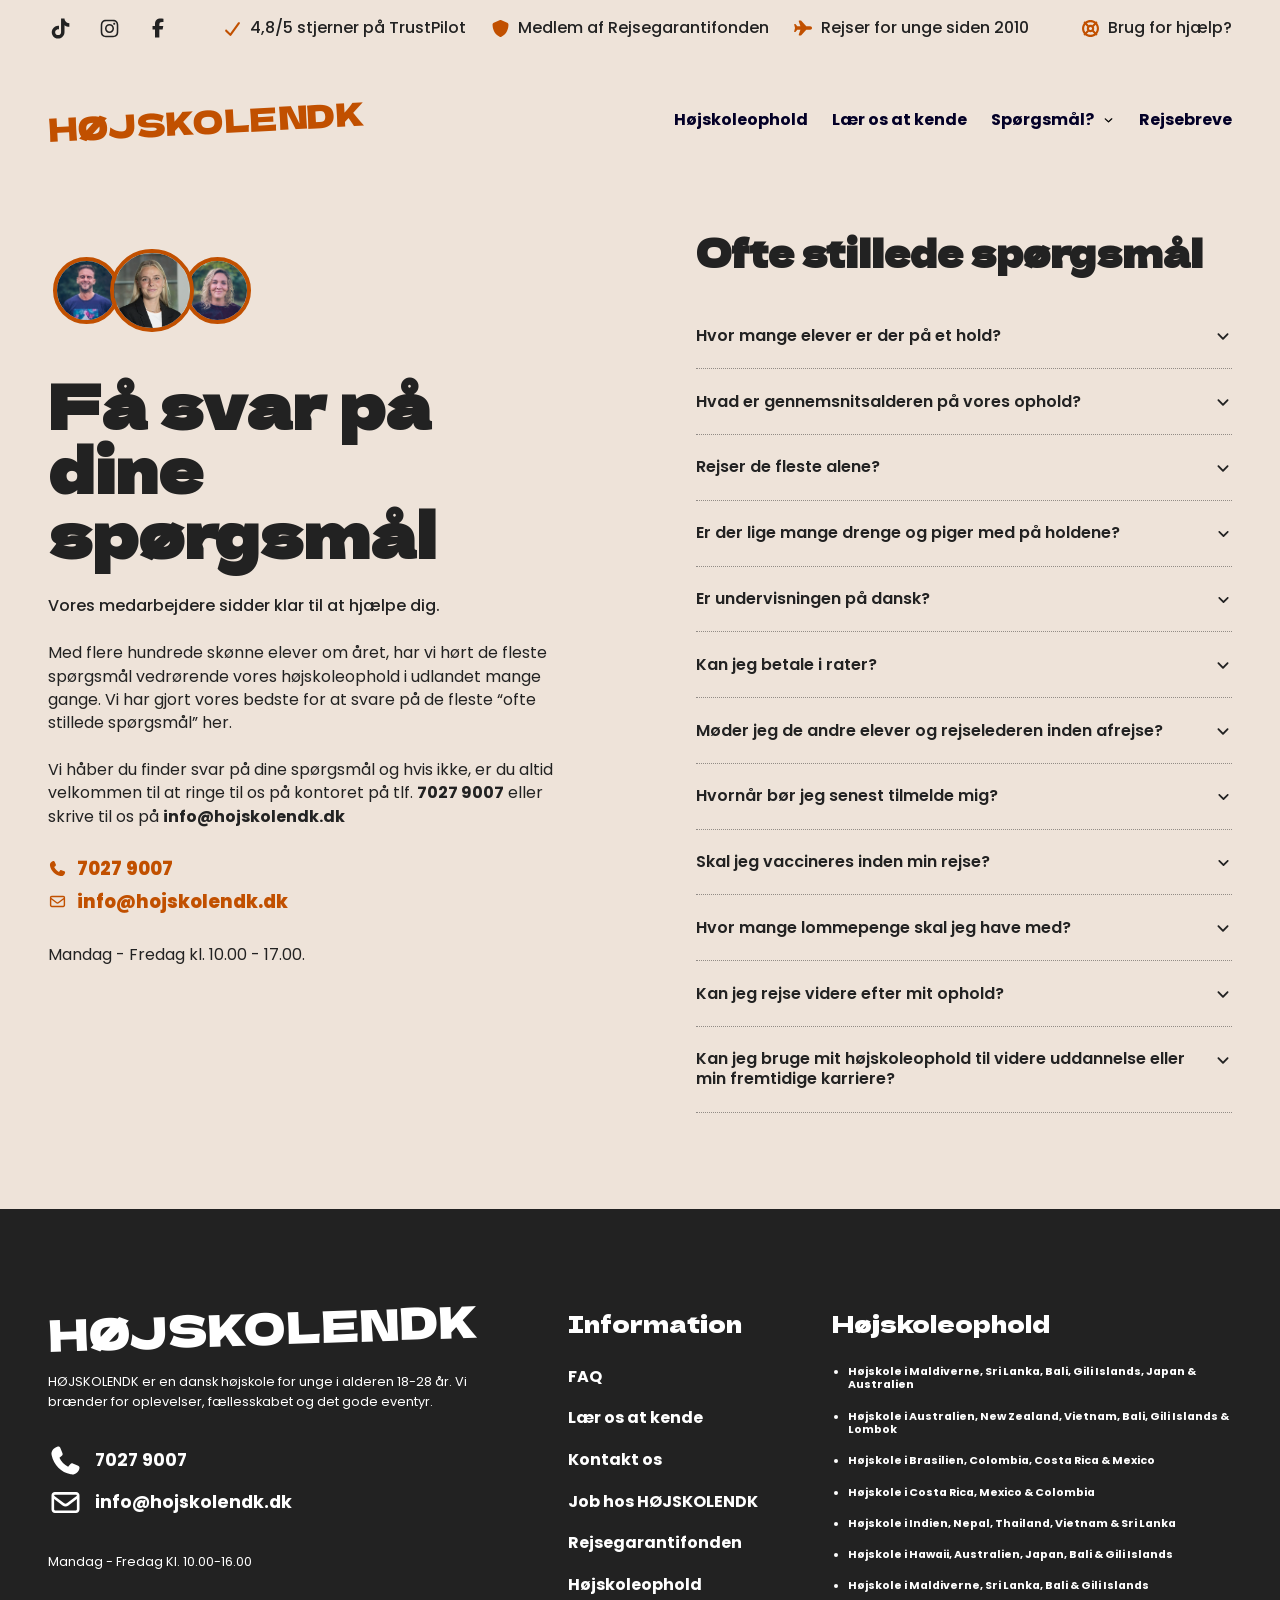
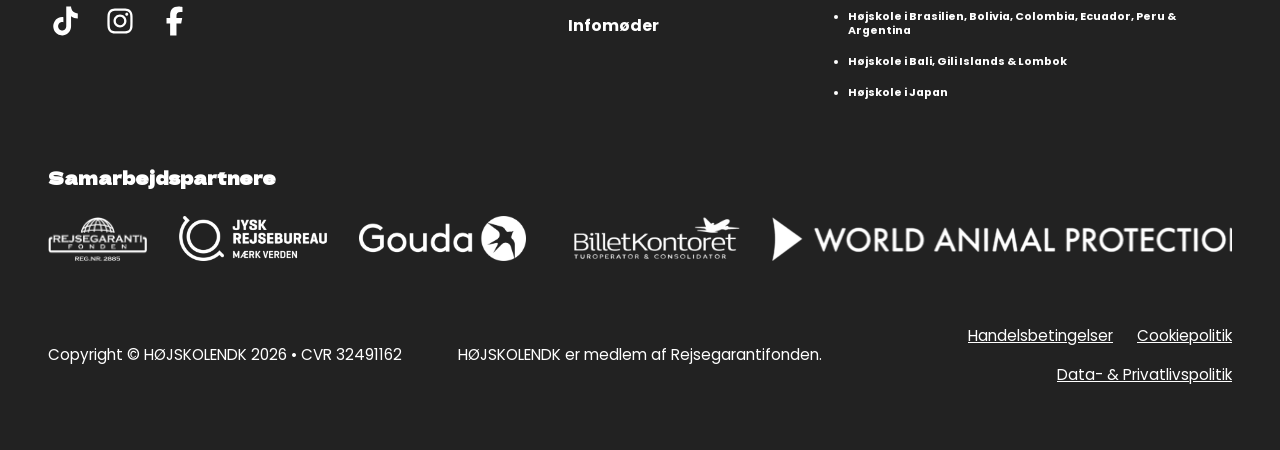
==== commit 60dd5cca: "rettelser" ====
--- a/faq.html
+++ b/faq.html
@@ -1,10 +1,14 @@
 <!DOCTYPE html>
-<html lang="en">
+<html lang="da">
 
 <head>
-    <meta charset="UTF-8" />
-    <meta name="viewport" content="width=device-width, initial-scale=1.0" />
-    <title>Document</title>
+    <meta charset="UTF-8">
+    <meta name="viewport" content="width=device-width, initial-scale=1.0">
+
+    <title>FAQ | Ofte stillede spørgsmål | HØJSKOLENDK</title>
+    <meta name="description"
+        content="Find svar på ofte stillede spørgsmål om højskoleophold i udlandet med HØJSKOLENDK. Læs om tilmelding, betaling, tryghed, rejser og hverdagen på opholdet.">
+
     <link rel="stylesheet" href="./assets/css/base.css">
     <link rel="stylesheet" href="./assets/css/header.css">
     <link rel="stylesheet" href="./assets/css/komponenter.css">
@@ -73,7 +77,7 @@
                 </li>
 
                 <li class="navigation-punkt">
-                    <a href="laes-os-at-kende.html" class="navigation-link">Læs os at kende</a>
+                    <a href="laes-os-at-kende.html" class="navigation-link">Lær os at kende</a>
                 </li>
 
                 <li class="navigation-punkt navigation-punkt-dropdown">
--- a/assets/css/base.css
+++ b/assets/css/base.css
@@ -10,7 +10,7 @@
 
 :root {
     --farve-baggrund: #eee3d9;
-    --farve-orange: #ce5501;
+    --farve-orange: #c15000;
     --farve-groen: #15803d;
     --farve-groen-transparent: rgba(21, 128, 61, 0.25);
     --farve-moerk: #222222;
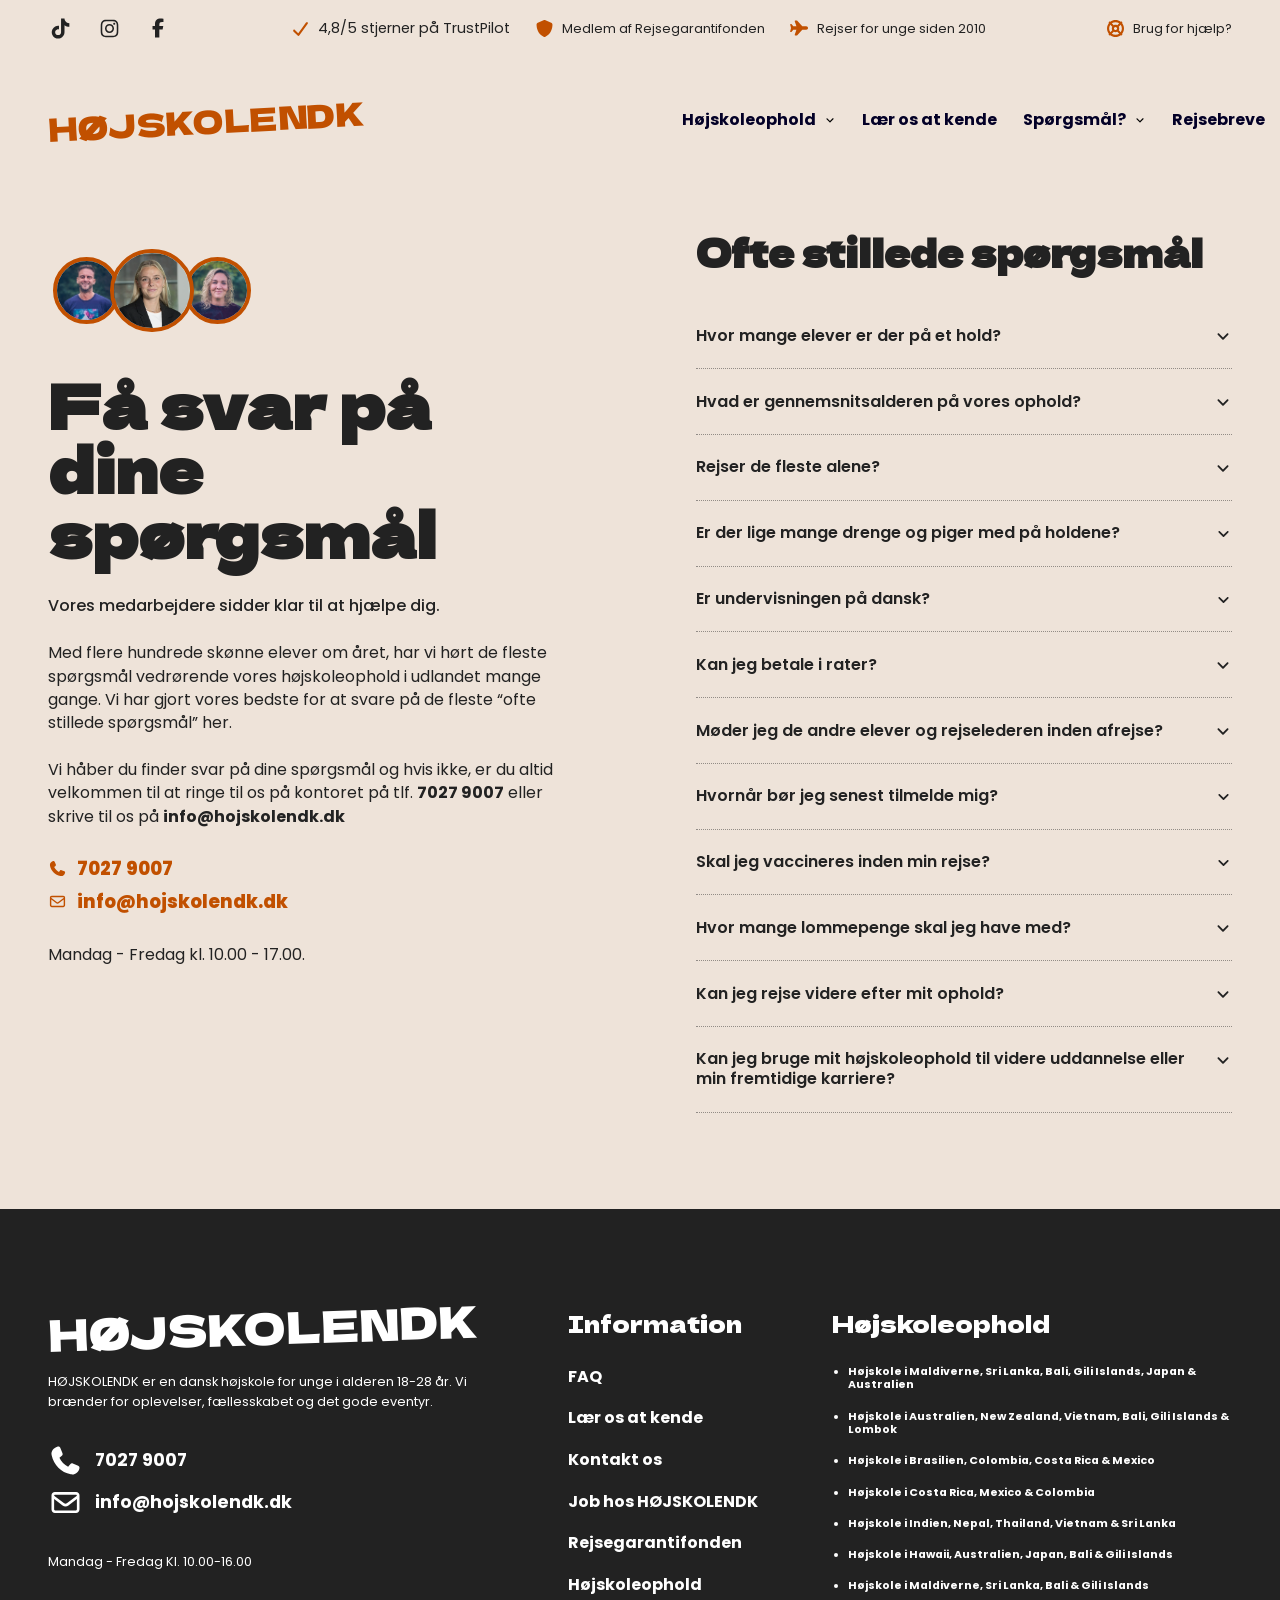
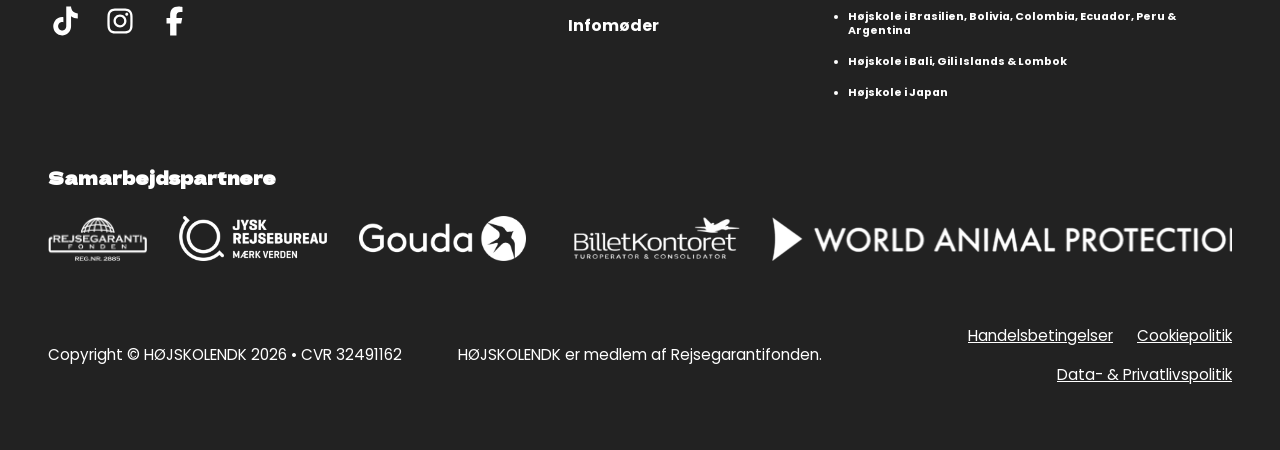
==== commit 361b636c: "Final, tror jeg" ====
--- a/faq.html
+++ b/faq.html
@@ -61,31 +61,143 @@
 
     <header class="side-header">
         <a href="index.html" class="logo">HØJSKOLENDK</a>
-
+    
         <button class="menu-knap js-menu-knap" aria-label="Åbn menu" aria-expanded="false">
             <span class="menu-linje"></span>
             <span class="menu-linje"></span>
             <span class="menu-linje"></span>
         </button>
-
+    
         <nav class="navigation js-navigation">
             <ul class="navigation-liste">
-
-
-                <li class="navigation-punkt">
-                    <a href="hojskoleophold.html" class="navigation-link">Højskoleophold</a>
+    
+    
+                <li class="navigation-punkt navigation-punkt-dropdown navigation-punkt-stor">
+                    <button class="navigation-dropdown-knap js-dropdown-knap" type="button" aria-expanded="false">
+                        Højskoleophold
+                        <img src="assets/icons/angle-down-solid-full.svg" alt="" class="navigation-dropdown-ikon" />
+                    </button>
+    
+                    <div class="navigation-stormenu">
+                        <div class="navigation-stormenu-indhold">
+                            <div class="navigation-stormenu-gruppe">
+                                <h3 class="navigation-stormenu-titel">Korte ophold</h3>
+                                <p class="navigation-stormenu-tekst">
+                                    Ophold på cirka 1 måned.
+                                </p>
+    
+                                <ul class="navigation-stormenu-liste">
+                                    <li>
+                                        <a href="ophold.html" class="navigation-stormenu-link">
+                                            Bali, Gili Islands & Lombok
+                                        </a>
+                                    </li>
+                                    <li>
+                                        <a href="ophold.html" class="navigation-stormenu-link">
+                                            Japan
+                                        </a>
+                                    </li>
+                                    <li>
+                                        <a href="ophold.html" class="navigation-stormenu-link">
+                                            Brasilien, Ecuador & Amazonas
+                                        </a>
+                                    </li>
+                                    <li>
+                                        <a href="ophold.html" class="navigation-stormenu-link">
+                                            Brasilien, Argentina, Peru, Ecuador & Galapagos
+                                        </a>
+                                    </li>
+                                </ul>
+                            </div>
+    
+                            <div class="navigation-stormenu-gruppe">
+                                <h3 class="navigation-stormenu-titel">Mellemlange ophold</h3>
+                                <p class="navigation-stormenu-tekst">
+                                    Ophold på 1,5 til 2 måneder.
+                                </p>
+    
+                                <ul class="navigation-stormenu-liste">
+                                    <li>
+                                        <a href="ophold.html" class="navigation-stormenu-link">
+                                            Brasilien, Argentina, Peru, Ecuador & Galapagos
+                                        </a>
+                                    </li>
+                                    <li>
+                                        <a href="ophold.html" class="navigation-stormenu-link">
+                                            Sydkorea, Japan, Bali, Gili Islands & Lombok
+                                        </a>
+                                    </li>
+                                    <li>
+                                        <a href="ophold.html" class="navigation-stormenu-link">
+                                            Sydkorea & Japan
+                                        </a>
+                                    </li>
+                                    <li>
+                                        <a href="ophold.html" class="navigation-stormenu-link">
+                                            Australien, Japan, Bali, Gili Islands & Lombok
+                                        </a>
+                                    </li>
+                                    <li>
+                                        <a href="ophold.html" class="navigation-stormenu-link">
+                                            Maldiverne, Sri Lanka, Bali, Gili Islands & Lombok
+                                        </a>
+                                    </li>
+                                    <li>
+                                        <a href="ophold.html" class="navigation-stormenu-link">
+                                            Brasilien, Colombia, Costa Rica & Mexico
+                                        </a>
+                                    </li>
+                                </ul>
+                            </div>
+    
+                            <div class="navigation-stormenu-gruppe">
+                                <h3 class="navigation-stormenu-titel">Lange ophold</h3>
+                                <p class="navigation-stormenu-tekst">
+                                    Ophold på cirka 3 måneder.
+                                </p>
+    
+                                <ul class="navigation-stormenu-liste">
+                                    <li>
+                                        <a href="ophold.html" class="navigation-stormenu-link">
+                                            Brasilien, Bolivia, Colombia, Ecuador, Peru & Argentina
+                                        </a>
+                                    </li>
+                                    <li>
+                                        <a href="ophold.html" class="navigation-stormenu-link">
+                                            Maldiverne, Sri Lanka, Bali, Gili Islands, Japan & Australien
+                                        </a>
+                                    </li>
+                                    <li>
+                                        <a href="ophold.html" class="navigation-stormenu-link">
+                                            Indien, Nepal, Thailand, Vietnam & Sri Lanka
+                                        </a>
+                                    </li>
+                                    <li>
+                                        <a href="ophold.html" class="navigation-stormenu-link">
+                                            Australien, New Zealand, Vietnam, Bali, Gili Islands & Lombok
+                                        </a>
+                                    </li>
+                                </ul>
+                            </div>
+                        </div>
+                        <div class="navigation-stormenu-handling">
+                            <a href="hojskoleophold.html" class="navigation-stormenu-knap">
+                                Se alle højskoleophold
+                            </a>
+                        </div>
+                    </div>
                 </li>
-
+    
                 <li class="navigation-punkt">
                     <a href="laes-os-at-kende.html" class="navigation-link">Lær os at kende</a>
                 </li>
-
+    
                 <li class="navigation-punkt navigation-punkt-dropdown">
                     <button class="navigation-dropdown-knap js-dropdown-knap" type="button">
                         Spørgsmål?
                         <img src="assets/icons/angle-down-solid-full.svg" alt="" class="navigation-dropdown-ikon" />
                     </button>
-
+    
                     <ul class="navigation-dropdown js-dropdown">
                         <li>
                             <a href="kontakt.html" class="navigation-dropdown-link">Kontakt</a>
@@ -95,7 +207,7 @@
                         </li>
                     </ul>
                 </li>
-
+    
                 <li class="navigation-punkt">
                     <a href="rejsebreve.html" class="navigation-link">Rejsebreve</a>
                 </li>
--- a/assets/css/header.css
+++ b/assets/css/header.css
@@ -10,14 +10,13 @@
 billeder i HTML'en og gør ikonerne lettere at styre.
 */
 
-
 /* TOPLINJE */
 
 .toplinje {
-    position: relative;
-    z-index: 20;
-    padding-block: var(--afstand-xs);
-    background-color: var(--farve-baggrund);
+  position: relative;
+  z-index: 20;
+  padding-block: var(--afstand-xs);
+  background-color: var(--farve-baggrund);
 }
 
 .toplinje-indhold,
@@ -25,28 +24,28 @@
 .toplinje-punkt,
 .toplinje-hjaelp,
 .toplinje-social-link {
-    display: flex;
-    align-items: center;
+  display: flex;
+  align-items: center;
 }
 
 .toplinje-indhold,
 .toplinje-info {
-    justify-content: center;
+  justify-content: center;
 }
 
 .toplinje-sociale,
 .toplinje-hjaelp,
 .toplinje-punkt-desktop {
-    display: none;
+  display: none;
 }
 
 .toplinje-punkt,
 .toplinje-hjaelp {
-    gap: 0.45rem;
-    font-weight: 500;
-    text-decoration: none;
-}
-
+  gap: 0.45rem;
+  font-weight: 400;
+  text-decoration: none;
+  font-size: 0.9rem;
+}
 
 /* TOPLINJE-IKONER */
 
@@ -56,73 +55,71 @@
 */
 
 .toplinje-ikon {
-    flex: 0 0 auto;
-    width: 1rem;
-    height: 1rem;
-    background-color: var(--farve-orange);
-    -webkit-mask: var(--ikon) center / contain no-repeat;
-    mask: var(--ikon) center / contain no-repeat;
+  flex: 0 0 auto;
+  width: 1rem;
+  height: 1rem;
+  background-color: var(--farve-orange);
+  -webkit-mask: var(--ikon) center / contain no-repeat;
+  mask: var(--ikon) center / contain no-repeat;
 }
 
 .toplinje-social-link .toplinje-ikon {
-    background-color: var(--farve-moerk);
+  background-color: var(--farve-moerk);
 }
 
 .toplinje-ikon-check {
-    --ikon: url("../icons/check-solid-full.svg");
+  --ikon: url("../icons/check-solid-full.svg");
 }
 
 .toplinje-ikon-fly {
-    --ikon: url("../icons/plane-solid-full.svg");
+  --ikon: url("../icons/plane-solid-full.svg");
 }
 
 .toplinje-ikon-skjold {
-    --ikon: url("../icons/shield-solid-full.svg");
+  --ikon: url("../icons/shield-solid-full.svg");
 }
 
 .toplinje-ikon-hjaelp {
-    --ikon: url("../icons/life-ring-solid-full.svg");
+  --ikon: url("../icons/life-ring-solid-full.svg");
 }
 
 .toplinje-ikon-tiktok {
-    --ikon: url("../icons/tiktok-brands-solid-full.svg");
+  --ikon: url("../icons/tiktok-brands-solid-full.svg");
 }
 
 .toplinje-ikon-instagram {
-    --ikon: url("../icons/instagram-brands-solid-full.svg");
+  --ikon: url("../icons/instagram-brands-solid-full.svg");
 }
 
 .toplinje-ikon-facebook {
-    --ikon: url("../icons/facebook-f-brands-solid-full.svg");
-}
-
+  --ikon: url("../icons/facebook-f-brands-solid-full.svg");
+}
 
 /* HEADER */
 
 .side-header {
-    position: absolute;
-    top: 2.5rem;
-    left: 0;
-    z-index: 30;
-    display: flex;
-    align-items: center;
-    justify-content: space-between;
-    width: 100%;
-    padding: var(--afstand-m) var(--side-padding);
+  position: absolute;
+  top: 2.5rem;
+  left: 0;
+  z-index: 30;
+  display: flex;
+  align-items: center;
+  justify-content: space-between;
+  width: 100%;
+  padding: var(--afstand-m) var(--side-padding);
 }
 
 .logo {
-    position: relative;
-    z-index: 40;
-    display: inline-block;
-    color: var(--farve-hvid);
-    font-family: var(--font-overskrift);
-    font-size: 1.9rem;
-    letter-spacing: 0.02em;
-    text-decoration: none;
-    transform: rotate(-3deg);
-}
-
+  position: relative;
+  z-index: 40;
+  display: inline-block;
+  color: var(--farve-hvid);
+  font-family: var(--font-overskrift);
+  font-size: 1.9rem;
+  letter-spacing: 0.02em;
+  text-decoration: none;
+  transform: rotate(-3deg);
+}
 
 /* BURGER */
 
@@ -132,40 +129,41 @@
 */
 
 .menu-knap {
-    position: relative;
-    z-index: 40;
-    display: flex;
-    flex-direction: column;
-    justify-content: space-between;
-    width: 2rem;
-    height: 1.6rem;
-    border: 0;
-    background: none;
-    cursor: pointer;
+  position: relative;
+  z-index: 40;
+  display: flex;
+  flex-direction: column;
+  justify-content: space-between;
+  width: 2rem;
+  height: 1.6rem;
+  border: 0;
+  background: none;
+  cursor: pointer;
 }
 
 .menu-linje {
-    display: block;
-    width: 100%;
-    height: 0.2rem;
-    border-radius: 999px;
-    background-color: var(--farve-hvid);
-    transform-origin: center;
-    transition: transform 0.35s ease, opacity 0.2s ease;
+  display: block;
+  width: 100%;
+  height: 0.2rem;
+  border-radius: 999px;
+  background-color: var(--farve-hvid);
+  transform-origin: center;
+  transition:
+    transform 0.35s ease,
+    opacity 0.2s ease;
 }
 
 .menu-knap.er-aaben .menu-linje:nth-child(1) {
-    transform: translateY(0.7rem) rotate(45deg);
+  transform: translateY(0.7rem) rotate(45deg);
 }
 
 .menu-knap.er-aaben .menu-linje:nth-child(2) {
-    opacity: 0;
+  opacity: 0;
 }
 
 .menu-knap.er-aaben .menu-linje:nth-child(3) {
-    transform: translateY(-0.7rem) rotate(-45deg);
-}
-
+  transform: translateY(-0.7rem) rotate(-45deg);
+}
 
 /* MOBILNAVIGATION */
 
@@ -176,80 +174,85 @@
 */
 
 .navigation {
-    position: fixed;
-    inset: 0;
-    z-index: 25;
-    display: flex;
-    align-items: center;
-    justify-content: center;
-    background-color: var(--farve-moerk);
-    clip-path: circle(0% at calc(100% - 2.5rem) 6.5rem);
-    pointer-events: none;
-    transition: clip-path 0.7s cubic-bezier(0.77, 0, 0.175, 1);
+  position: fixed;
+  inset: 0;
+  z-index: 25;
+  display: flex;
+  align-items: flex-start;
+  justify-content: center;
+  padding: 12rem var(--side-padding) 3rem;
+  overflow-y: auto;
+  background-color: var(--farve-moerk);
+  clip-path: circle(0% at calc(100% - 2.5rem) 6.5rem);
+  pointer-events: none;
+  transition: clip-path 0.7s cubic-bezier(0.77, 0, 0.175, 1);
 }
 
 .navigation.er-aaben {
-    clip-path: circle(150% at calc(100% - 2.5rem) 6.5rem);
-    pointer-events: auto;
+  clip-path: circle(150% at calc(100% - 2.5rem) 6.5rem);
+  pointer-events: auto;
 }
 
 .navigation-liste,
 .navigation-dropdown {
-    display: flex;
-    flex-direction: column;
-    list-style: none;
+  display: flex;
+  flex-direction: column;
+  list-style: none;
 }
 
 .navigation-liste {
-    gap: var(--afstand-m);
-    text-align: center;
+  width: 100%;
+  max-width: 34rem;
+  gap: var(--afstand-m);
+  text-align: center;
 }
 
 .navigation-punkt {
-    opacity: 0;
-    transform: translateY(1.5rem);
-    transition: opacity 0.45s ease, transform 0.45s ease;
+  opacity: 0;
+  transform: translateY(1.5rem);
+  transition:
+    opacity 0.45s ease,
+    transform 0.45s ease;
 }
 
 .navigation.er-aaben .navigation-punkt {
-    opacity: 1;
-    transform: translateY(0);
+  opacity: 1;
+  transform: translateY(0);
 }
 
 .navigation-link,
 .navigation-dropdown-knap,
 .navigation-dropdown-link {
-    color: var(--farve-hvid);
-    font-family: var(--font-overskrift);
-    text-decoration: none;
+  color: var(--farve-hvid);
+  font-family: var(--font-overskrift);
+  text-decoration: none;
 }
 
 .navigation-link,
 .navigation-dropdown-knap {
-    font-size: var(--tekst-sektion);
+  font-size: var(--tekst-sektion);
 }
 
 .navigation-dropdown-knap {
-    display: inline-flex;
-    align-items: center;
-    justify-content: center;
-    gap: var(--afstand-xs);
-    border: 0;
-    background: none;
-    cursor: pointer;
+  display: inline-flex;
+  align-items: center;
+  justify-content: center;
+  gap: var(--afstand-xs);
+  border: 0;
+  background: none;
+  cursor: pointer;
 }
 
 .navigation-dropdown-ikon {
-    width: 2rem;
-    height: 2rem;
-    filter: brightness(0) invert(1);
-    transition: transform 0.3s ease;
+  width: 2rem;
+  height: 2rem;
+  filter: brightness(0) invert(1);
+  transition: transform 0.3s ease;
 }
 
 .navigation-punkt-dropdown.er-aaben .navigation-dropdown-ikon {
-    transform: rotate(180deg);
-}
-
+  transform: rotate(180deg);
+}
 
 /* DROPDOWN */
 
@@ -259,135 +262,291 @@
 */
 
 .navigation-dropdown {
-    max-height: 0;
-    gap: var(--afstand-s);
-    overflow: hidden;
-    transition: max-height 0.4s ease;
+  max-height: 0;
+  gap: var(--afstand-s);
+  overflow: hidden;
+  transition: max-height 0.4s ease;
 }
 
 .navigation-punkt-dropdown.er-aaben .navigation-dropdown {
-    max-height: 10rem;
-    margin-top: var(--afstand-s);
+  max-height: 10rem;
+  margin-top: var(--afstand-s);
 }
 
 .navigation-dropdown-link {
-    display: inline-block;
-    font-size: var(--tekst-mellem);
-    opacity: 0.8;
-}
-
+  display: inline-block;
+  font-size: var(--tekst-mellem);
+  opacity: 0.8;
+}
+
+/* STOR DROPDOWN TIL HØJSKOLEOPHOLD */
+
+.navigation-stormenu {
+  max-height: 0;
+  overflow: hidden;
+  text-align: left;
+  transition: max-height 0.4s ease;
+}
+
+.navigation-punkt-dropdown.er-aaben .navigation-stormenu {
+  max-height: 80rem;
+  margin-top: var(--afstand-s);
+}
+
+.navigation-stormenu-indhold {
+  display: grid;
+  gap: var(--afstand-m);
+  padding-top: var(--afstand-m);
+  border-top: 1px solid rgba(255, 255, 255, 0.2);
+}
+
+.navigation-stormenu-titel {
+  margin-bottom: 0.35rem;
+  color: var(--farve-hvid);
+  font-family: var(--font-overskrift);
+  font-size: var(--tekst-mellem);
+  line-height: 1.1;
+}
+
+.navigation-stormenu-tekst {
+  margin-bottom: var(--afstand-s);
+  color: var(--farve-hvid);
+  font-size: var(--tekst-lille);
+  line-height: 1.5;
+  opacity: 0.8;
+}
+
+.navigation-stormenu-liste {
+  display: grid;
+  gap: 0.75rem;
+  list-style: none;
+}
+
+.navigation-stormenu-link {
+  display: flex;
+  gap: 0.6rem;
+  color: var(--farve-hvid);
+  font-size: var(--tekst-lille);
+  font-weight: 700;
+  line-height: 1.35;
+  text-decoration: none;
+}
+
+.navigation-stormenu-link::before {
+  content: "";
+  flex: 0 0 auto;
+  width: 0.4rem;
+  height: 0.4rem;
+  margin-top: 0.45rem;
+  border-radius: 50%;
+  background-color: var(--farve-orange);
+}
+
+.navigation-stormenu-handling {
+  margin-top: var(--afstand-m);
+  padding-top: var(--afstand-m);
+  border-top: 1px solid rgba(255, 255, 255, 0.2);
+}
+
+.navigation-stormenu-knap {
+  display: inline-flex;
+  align-items: center;
+  justify-content: center;
+  width: 100%;
+  padding: 0.95rem 1rem;
+  border-radius: var(--radius);
+  background-color: var(--farve-orange);
+  color: var(--farve-hvid);
+  font-size: var(--tekst-lille);
+  font-weight: 600;
+  text-align: center;
+  text-decoration: none;
+}
 
 /* DESKTOP */
 
 @media (min-width: 900px) {
-    .toplinje {
-        padding-block: var(--afstand-s);
+  .toplinje {
+    padding-block: var(--afstand-s);
+  }
+
+  .toplinje-indhold {
+    justify-content: space-between;
+    gap: var(--afstand-m);
+  }
+
+  .toplinje-sociale,
+  .toplinje-hjaelp,
+  .toplinje-punkt-desktop {
+    display: flex;
+    font-size: 0.8rem;
+  }
+
+  .toplinje-sociale,
+  .toplinje-info {
+    gap: var(--afstand-m);
+    font-size: 0.8rem;
+  }
+
+  .toplinje-ikon {
+    width: 1.3rem;
+    height: 1.3rem;
+  }
+
+  .toplinje-social-link .toplinje-ikon {
+    width: 1.55rem;
+    height: 1.55rem;
+  }
+
+  .side-header {
+    top: 4.5rem;
+  }
+
+  .logo {
+    font-size: 2rem;
+  }
+
+  .menu-knap {
+    display: none;
+  }
+
+  .navigation {
+    position: static;
+    display: block;
+    padding: 0;
+    overflow: visible;
+    background-color: transparent;
+    clip-path: none;
+    pointer-events: auto;
+    transition: none;
+  }
+
+  .navigation-liste {
+    flex-direction: row;
+    align-items: center;
+    gap: var(--afstand-l);
+    text-align: left;
+  }
+
+  .navigation-punkt {
+    position: relative;
+    opacity: 1;
+    transform: none;
+    transition: none;
+  }
+
+  .navigation-link,
+  .navigation-dropdown-knap {
+    font-family: var(--font-broedtekst);
+    font-size: var(--tekst-normal);
+    font-weight: 700;
+    white-space: nowrap;
+  }
+
+  .navigation-dropdown-ikon {
+    width: 0.8rem;
+    height: 0.8rem;
+  }
+
+  .navigation-dropdown {
+    position: absolute;
+    top: calc(100% + 1rem);
+    left: 0;
+    z-index: 100;
+    display: none;
+    min-width: 7rem;
+    max-height: none;
+    gap: 0;
+    border-radius: var(--radius);
+    background-color: var(--farve-hvid);
+    box-shadow: 0 0.2rem 1rem rgba(109, 109, 109, 0.367);
+  }
+
+  .navigation-punkt-dropdown.er-aaben .navigation-dropdown {
+    display: flex;
+    margin-top: 0;
+  }
+
+  .navigation-dropdown-link {
+    display: block;
+    width: 100%;
+    padding: 1.5rem;
+    color: var(--farve-moerk);
+    font-family: var(--font-broedtekst);
+    font-size: var(--tekst-lille);
+    font-weight: 600;
+    opacity: 1;
+    white-space: nowrap;
+  }
+
+  .navigation-dropdown-link:hover {
+    background-color: var(--farve-groen-transparent);
+  }
+
+  .navigation-punkt-stor {
+    position: static;
+  }
+
+  .navigation-stormenu {
+    position: absolute;
+    top: calc(100% + -2rem);
+    left: var(--side-padding);
+    right: var(--side-padding);
+    display: none;
+    max-height: none;
+    margin-top: 0;
+    padding: 2.5rem;
+    overflow: visible;
+    border-radius: var(--radius);
+    background-color: var(--farve-hvid);
+    box-shadow: 0 0.2rem 1rem rgba(109, 109, 109, 0.367);
+  }
+
+  .navigation-punkt-dropdown.er-aaben .navigation-stormenu {
+    display: block;
+    margin-top: 0;
+  }
+
+  .navigation-stormenu-indhold {
+    grid-template-columns: repeat(3, 1fr);
+    gap: 3rem;
+    padding-top: 0;
+    border-top: 0;
+  }
+
+  .navigation-stormenu-titel {
+    color: var(--farve-moerk);
+  }
+
+  .navigation-stormenu-tekst {
+    color: var(--farve-moerk);
+    opacity: 0.85;
+  }
+
+  .navigation-stormenu-link {
+    color: var(--farve-moerk);
+  }
+
+  .navigation-stormenu-link:hover {
+    color: var(--farve-orange);
+  }
+
+    .navigation-stormenu-handling {
+      display: flex;
+      justify-content: center;
+      margin-top: 2rem;
+      padding-top: 2rem;
+      border-top: 1px solid var(--farve-groen-transparent);
     }
-
-    .toplinje-indhold {
-        justify-content: space-between;
-        gap: var(--afstand-m);
+  
+    .navigation-stormenu-knap {
+      width: auto;
+      min-width: 14rem;
     }
-
-    .toplinje-sociale,
-    .toplinje-hjaelp,
-    .toplinje-punkt-desktop {
-        display: flex;
+  
+    .navigation-stormenu-knap:hover {
+      background-color: var(--farve-hvid);
+      color: var(--farve-orange);
+      box-shadow: inset 0 0 0 2px var(--farve-orange);
     }
-
-    .toplinje-sociale,
-    .toplinje-info {
-        gap: var(--afstand-m);
-    }
-
-    .toplinje-ikon {
-        width: 1.3rem;
-        height: 1.3rem;
-    }
-
-    .toplinje-social-link .toplinje-ikon {
-        width: 1.55rem;
-        height: 1.55rem;
-    }
-
-    .side-header {
-        top: 4.5rem;
-    }
-
-    .logo {
-        font-size: 2rem;
-    }
-
-    .menu-knap {
-        display: none;
-    }
-
-    .navigation {
-        position: static;
-        display: block;
-        background-color: transparent;
-        clip-path: none;
-        pointer-events: auto;
-        transition: none;
-    }
-
-    .navigation-liste {
-        flex-direction: row;
-        align-items: center;
-        gap: var(--afstand-m);
-        text-align: left;
-    }
-
-    .navigation-punkt {
-        position: relative;
-        opacity: 1;
-        transform: none;
-        transition: none;
-    }
-
-    .navigation-link,
-    .navigation-dropdown-knap {
-        font-family: var(--font-broedtekst);
-        font-size: var(--tekst-normal);
-        font-weight: 700;
-    }
-
-    .navigation-dropdown-ikon {
-        width: 0.8rem;
-        height: 0.8rem;
-    }
-
-    .navigation-dropdown {
-        position: absolute;
-        top: calc(100% + 1rem);
-        left: 0;
-        display: none;
-        min-width: 7rem;
-        max-height: none;
-        gap: 0;
-        border-radius: var(--radius);
-        background-color: var(--farve-hvid);
-        box-shadow: 0 0.2rem 1rem rgba(109, 109, 109, 0.367);
-    }
-
-    .navigation-punkt-dropdown.er-aaben .navigation-dropdown {
-        display: flex;
-        margin-top: 0;
-    }
-
-    .navigation-dropdown-link {
-        display: block;
-        width: 100%;
-        padding: 1.5rem;
-        color: var(--farve-moerk);
-        font-family: var(--font-broedtekst);
-        font-size: var(--tekst-lille);
-        font-weight: 600;
-        opacity: 1;
-        white-space: nowrap;
-    }
-
-    .navigation-dropdown-link:hover {
-        background-color: var(--farve-groen-transparent);
-    }
-}+}
